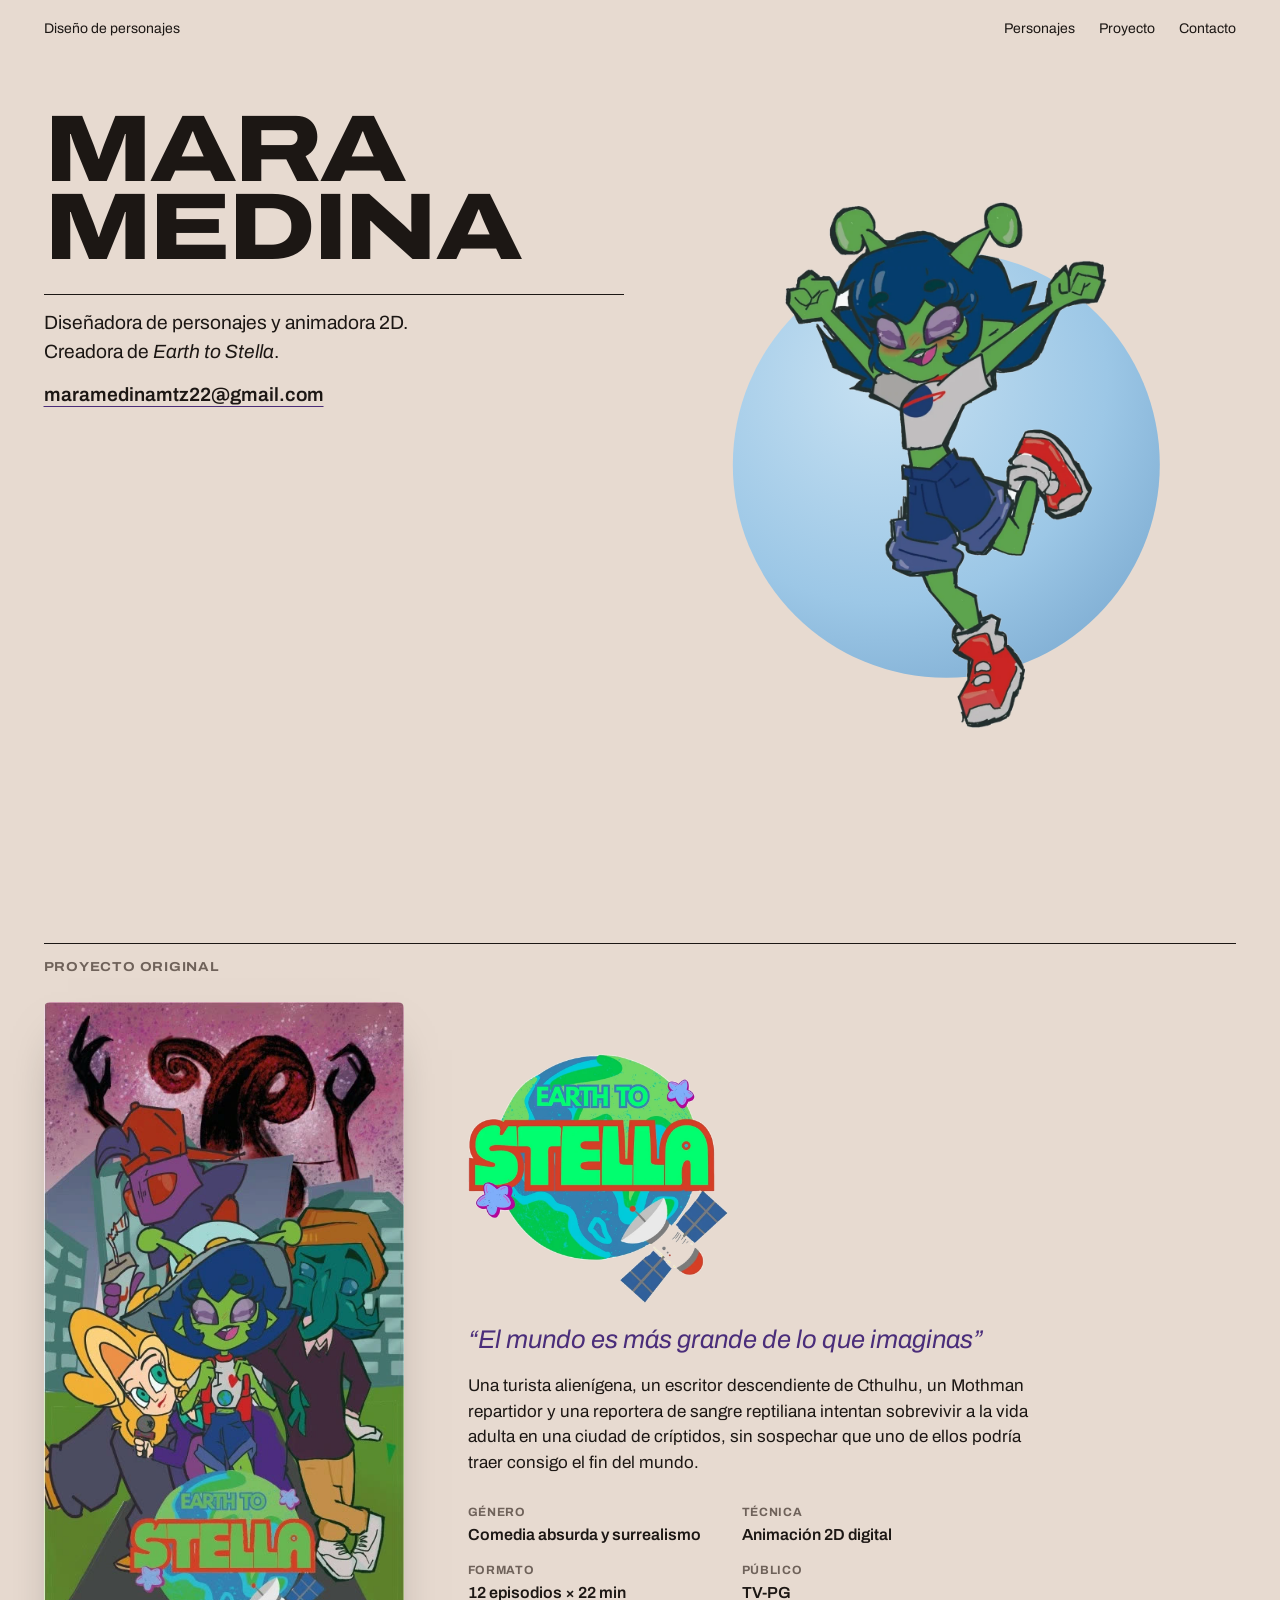
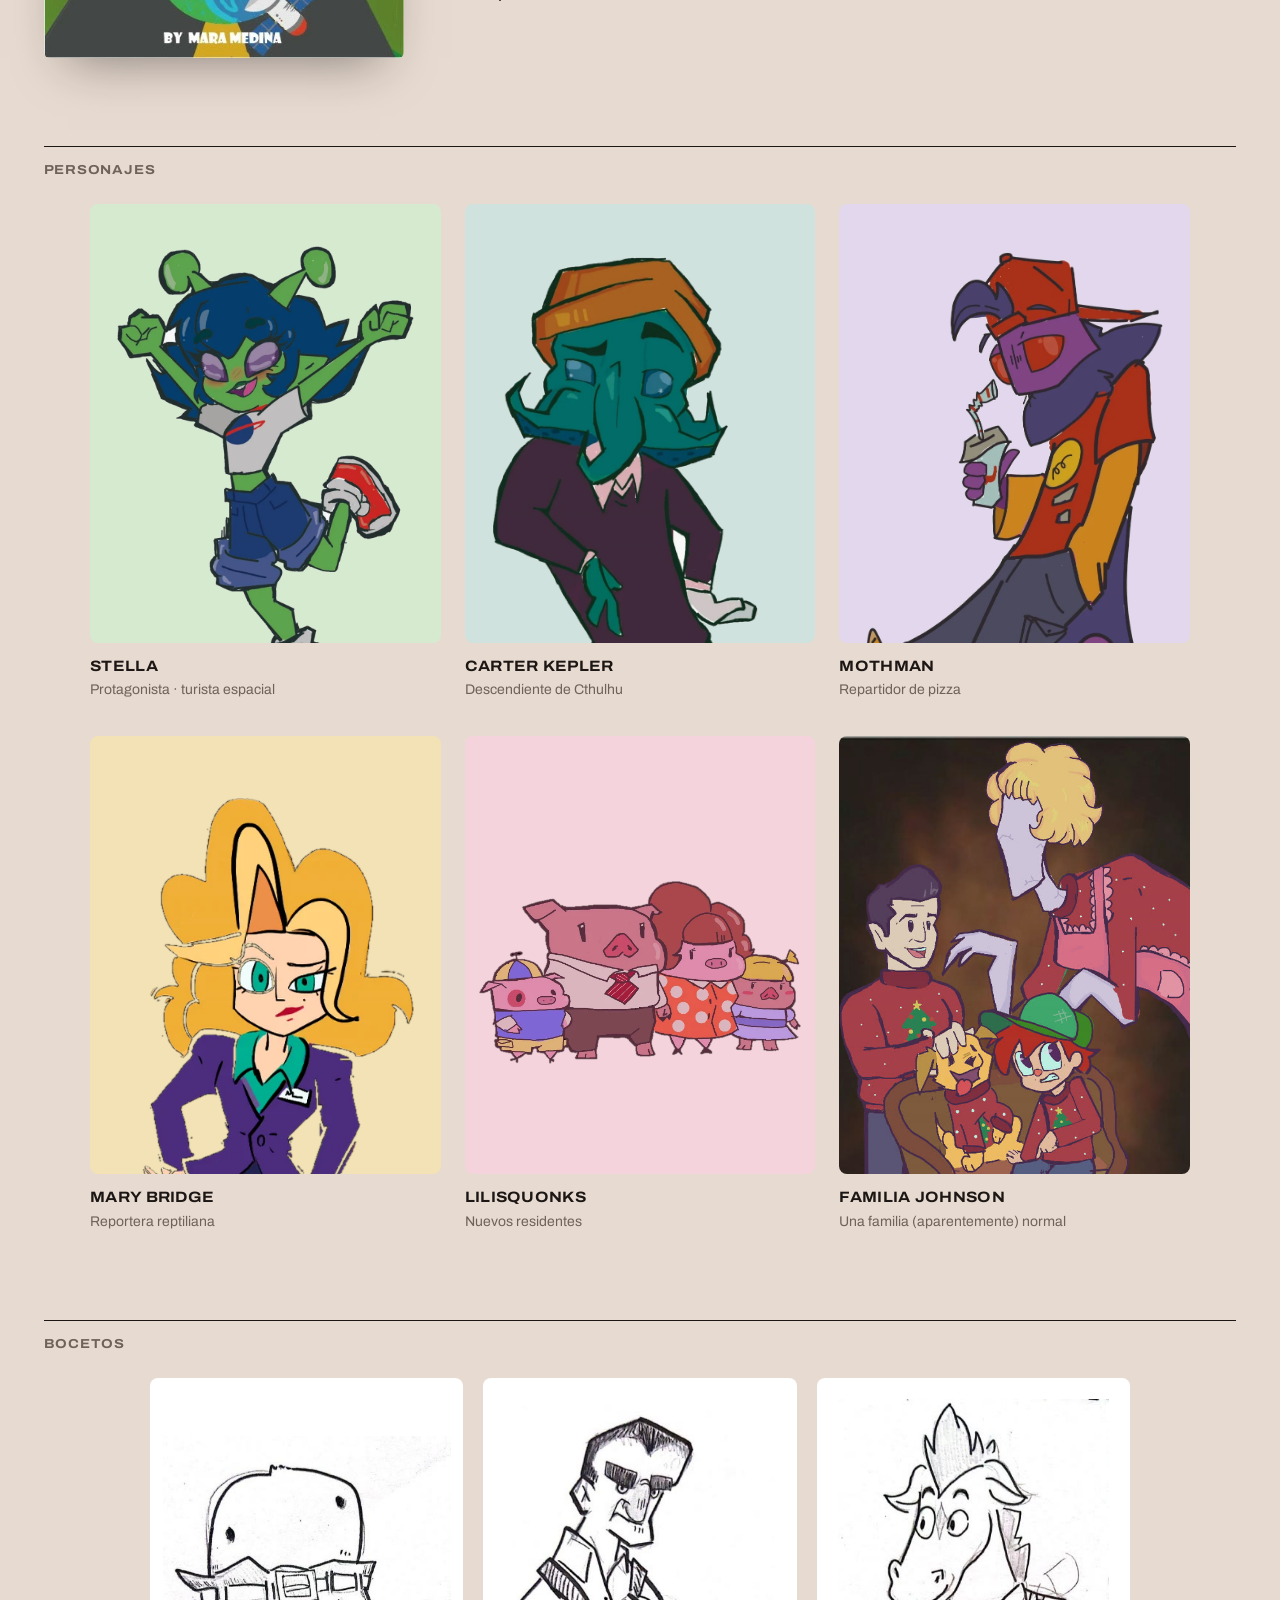
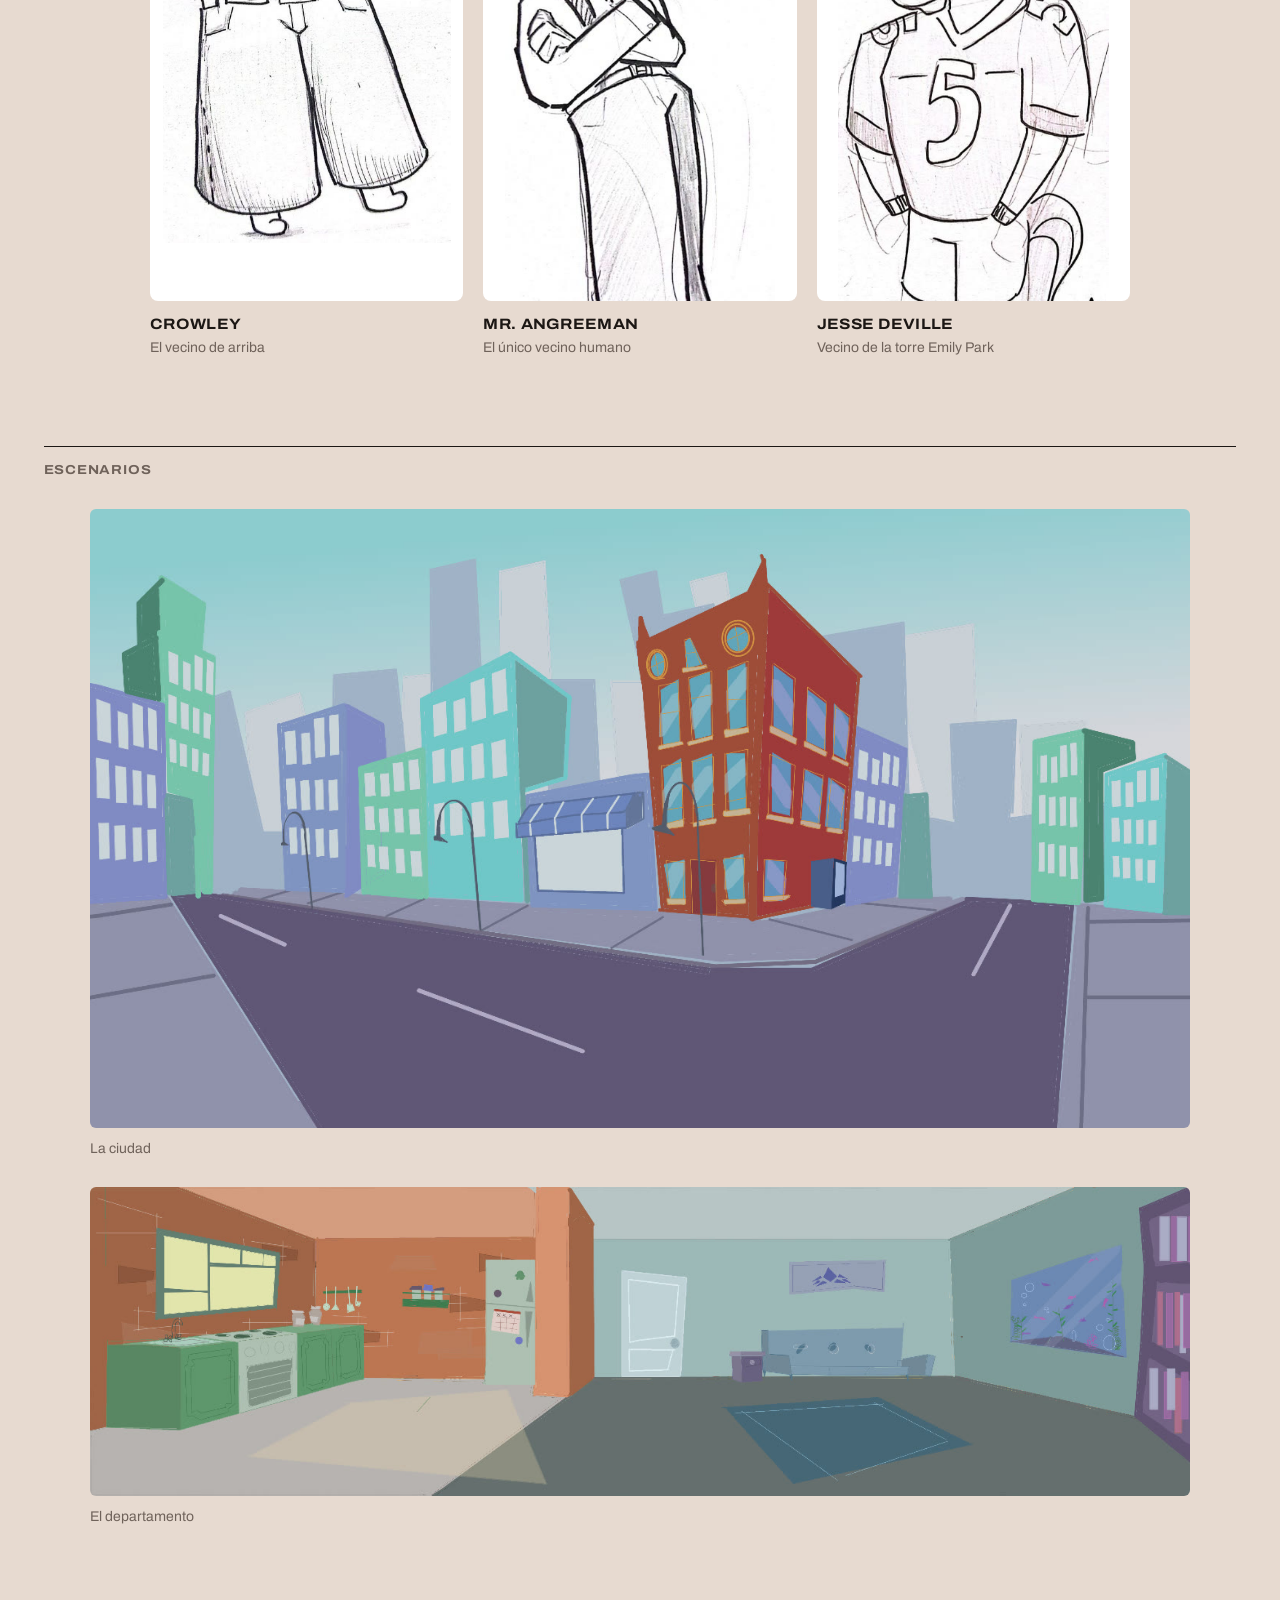
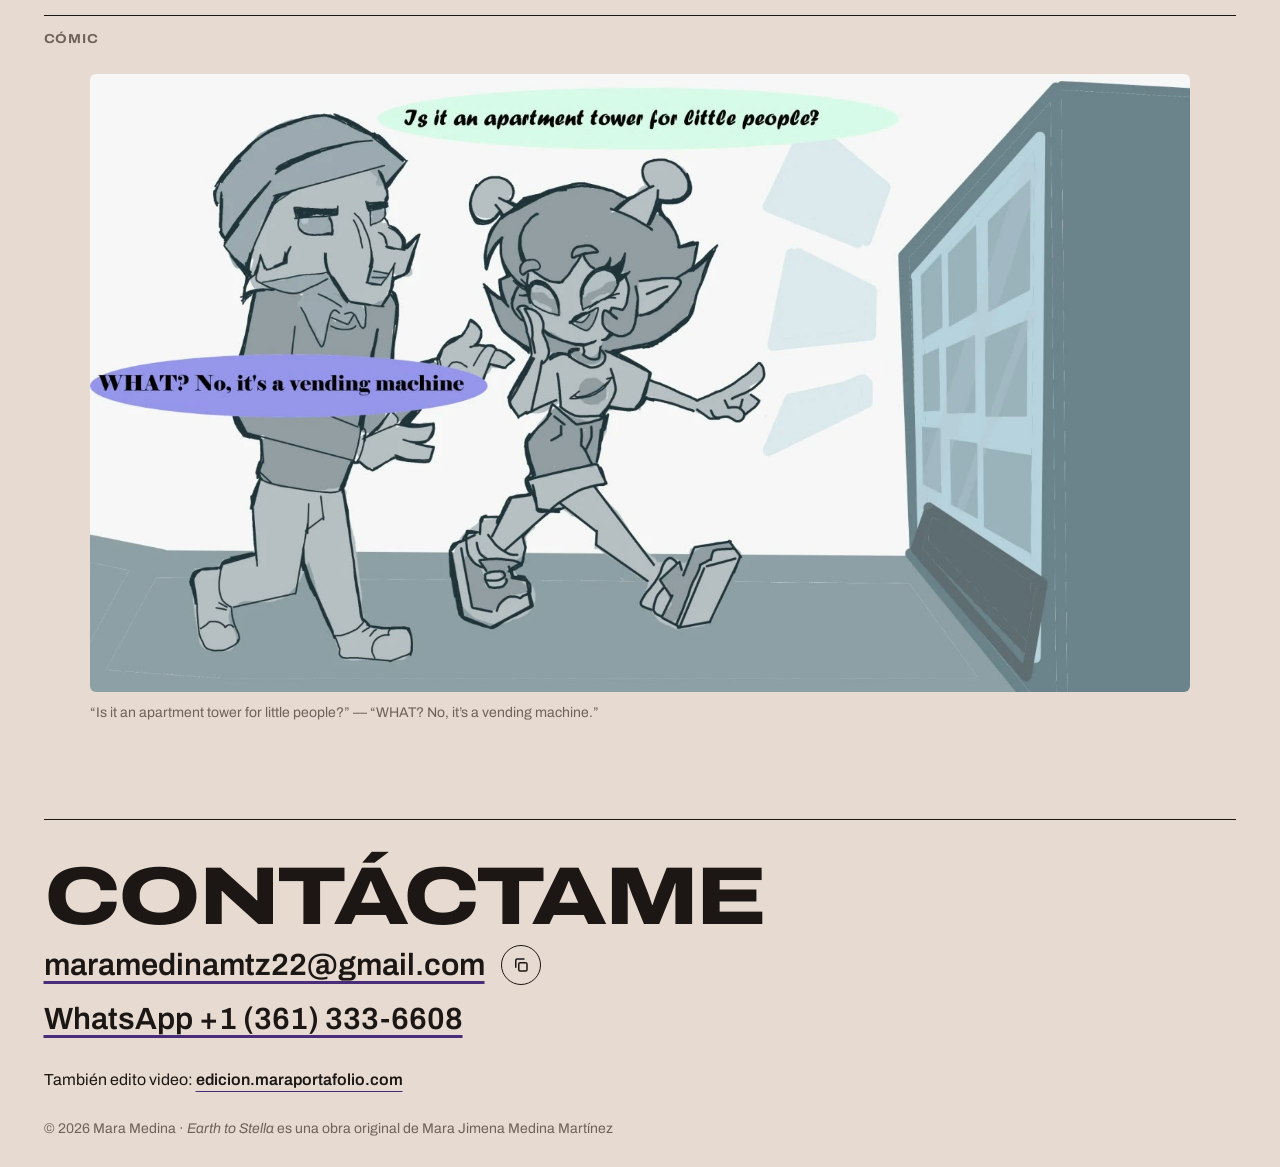
==== index.html @ 57bfe5a5 "Página de diseño de personajes como sitio principal (maraportafolio.com) Earth to Stella: proyecto, " ====
<!doctype html>
<html lang="es">
<head>
<meta charset="utf-8">
<meta name="viewport" content="width=device-width, initial-scale=1">
<title>Mara Medina · Diseño de personajes</title>
<meta name="description" content="Mara Medina, diseñadora de personajes y animadora 2D. Creadora de Earth to Stella.">
<meta property="og:title" content="Mara Medina · Diseño de personajes">
<meta property="og:description" content="Diseño de personajes y animación 2D. Creadora de Earth to Stella.">
<meta property="og:image" content="img/poster.jpg">
<link rel="icon" href="favicon.ico" sizes="48x48">
<link rel="icon" type="image/png" sizes="32x32" href="icono/icono-32.png">
<link rel="icon" type="image/png" sizes="192x192" href="icono/icono-192.png">
<link rel="apple-touch-icon" href="icono/apple-touch-icon.png">
<link rel="preconnect" href="https://fonts.googleapis.com">
<link rel="preconnect" href="https://fonts.gstatic.com" crossorigin>
<link href="https://fonts.googleapis.com/css2?family=Archivo:ital,wdth,wght@0,62..125,400..800;1,100,400..600&display=swap" rel="stylesheet">
<link rel="stylesheet" href="estilos.css?v=20261104d">
</head>
<body>
  <nav class="nav" aria-label="Principal">
    <span>Diseño de personajes</span>
    <ul><li><a href="#personajes">Personajes</a></li><li><a href="#proyecto">Proyecto</a></li><li><a href="#contacto">Contacto</a></li></ul>
  </nav>

  <header class="cabecera">
    <div class="presentacion">
      <h1 class="nombre">Mara<br>Medina</h1>
      <div class="bajada">
        <p>Diseñadora de personajes y animadora 2D. Creadora de <em>Earth to Stella</em>.</p>
        <a href="mailto:maramedinamtz22@gmail.com">maramedinamtz22@gmail.com</a>
      </div>
    </div>
    <div class="estrella" aria-hidden="true">
      <span class="estrella__planeta"></span>
      <img src="img/stella.webp" alt="" width="800" height="1306">
    </div>
  </header>

  <main>
    <section class="proyecto" id="proyecto" aria-labelledby="t-proyecto">
      <h2 class="seccion__titulo" id="t-proyecto">Proyecto original</h2>
      <div class="proyecto__cuerpo">
        <img class="proyecto__poster" src="img/poster.jpg" alt="Póster de Earth to Stella: Stella, Carter, Mothman y Mary Bridge en la ciudad, por Mara Medina" width="463" height="844" loading="lazy">
        <div class="proyecto__texto">
          <img class="proyecto__logo" src="img/logo.webp" alt="Earth to Stella" width="840" height="803" loading="lazy">
          <p class="proyecto__tagline">“El mundo es más grande de lo que imaginas”</p>
          <p class="proyecto__logline">Una turista alienígena, un escritor descendiente de Cthulhu, un Mothman repartidor y una reportera de sangre reptiliana intentan sobrevivir a la vida adulta en una ciudad de críptidos, sin sospechar que uno de ellos podría traer consigo el fin del mundo.</p>
          <dl class="proyecto__ficha">
            <div><dt>Género</dt><dd>Comedia absurda y surrealismo</dd></div>
            <div><dt>Técnica</dt><dd>Animación 2D digital</dd></div>
            <div><dt>Formato</dt><dd>12 episodios × 22 min</dd></div>
            <div><dt>Público</dt><dd>TV-PG</dd></div>
          </dl>
        </div>
      </div>
    </section>

    <section class="personajes" id="personajes" aria-labelledby="t-personajes">
      <h2 class="seccion__titulo" id="t-personajes">Personajes</h2>
      <div class="personajes__rejilla" id="rejilla"></div>
    </section>

    <section class="bocetos" aria-labelledby="t-bocetos">
      <h2 class="seccion__titulo" id="t-bocetos">Bocetos</h2>
      <div class="bocetos__fila" id="bocetos"></div>
    </section>

    <section class="escenarios" aria-labelledby="t-escenarios">
      <h2 class="seccion__titulo" id="t-escenarios">Escenarios</h2>
      <figure><img src="img/escenario-ciudad.jpg" alt="Escenario de la ciudad de críptidos: calle con edificios de colores" width="1347" height="758" loading="lazy"><figcaption>La ciudad</figcaption></figure>
      <figure><img src="img/escenario-depa.jpg" alt="Escenario del departamento: cocina y sala en tonos verdes y naranjas" width="1600" height="450" loading="lazy"><figcaption>El departamento</figcaption></figure>
    </section>

    <section class="vineta" aria-labelledby="t-vineta">
      <h2 class="seccion__titulo" id="t-vineta">Cómic</h2>
      <figure>
        <img src="img/vineta-grande.jpg" alt="Viñeta en blanco y negro: Stella pregunta si una máquina expendedora es una torre de departamentos para gente pequeña y Carter responde que es una máquina expendedora" width="1600" height="900" loading="lazy">
        <figcaption>“Is it an apartment tower for little people?” — “WHAT? No, it’s a vending machine.”</figcaption>
      </figure>
    </section>

    <section class="cierre" id="contacto">
      <h2>Contáctame</h2>
      <div class="correo">
        <a href="mailto:maramedinamtz22@gmail.com">maramedinamtz22@gmail.com</a>
        <button type="button" class="copiar" data-copiar="maramedinamtz22@gmail.com" aria-label="Copiar correo" title="Copiar correo">
          <svg viewBox="0 0 24 24" aria-hidden="true"><rect x="9" y="9" width="11" height="11" rx="2"/><path d="M5 15V6a2 2 0 0 1 2-2h9"/></svg>
        </button>
        <span class="copiar__aviso" role="status" aria-live="polite"></span>
      </div>
      <a href="https://wa.me/13613336608" target="_blank" rel="noopener">WhatsApp +1 (361) 333-6608</a>
      <p class="cierre__otro">También edito video: <a href="https://edicion.maraportafolio.com/">edicion.maraportafolio.com</a></p>
      <p>© 2026 Mara Medina · <em>Earth to Stella</em> es una obra original de Mara Jimena Medina Martínez</p>
    </section>
  </main>

  <dialog class="ficha" id="ficha" aria-labelledby="ficha-nombre">
    <div class="ficha__caja">
      <div class="ficha__imagen"></div>
      <div class="ficha__texto">
        <p class="ficha__rol"></p>
        <h3 id="ficha-nombre"></h3>
        <p class="ficha__descripcion"></p>
        <button type="button" class="ficha__cerrar" autofocus>Cerrar</button>
      </div>
    </div>
  </dialog>

<script src="app.js?v=20261104d"></script>
</body>
</html>
---- estilos.css ----
/* Diseño de personajes: misma identidad que la página de edición, con los colores de Earth to Stella */
:root {
  --campo: #e7dad0;
  --tinta: #1c1714;
  --tenue: #6f625a;
  --morado: #4a2d7a;
  --planeta: #9cc7e6;
  --g: clamp(16px, 3.4vw, 48px);
}

* { box-sizing: border-box; }
html { scroll-behavior: smooth; }
body { margin: 0; background: var(--campo); color: var(--tinta); font: 400 16px/1.5 "Archivo", system-ui, sans-serif; }
a { color: inherit; }
img { max-width: 100%; }
:focus-visible { outline: 2px solid var(--morado); outline-offset: 3px; }

/* Navegación */
.nav { display: flex; justify-content: space-between; align-items: center; padding: 18px var(--g); font-size: 14px; }
.nav ul { display: flex; gap: 24px; list-style: none; margin: 0; padding: 0; }
.nav a { text-decoration: none; }
.nav a:hover { color: var(--morado); }

/* Cabecera: nombre a la izquierda, Stella saltando frente a su planeta a la derecha */
.cabecera { display: grid; grid-template-columns: minmax(0, 1fr) minmax(0, 1fr); gap: 32px; align-items: center; margin: 2vh var(--g) 0; min-height: calc(100svh - 120px); }
.presentacion { align-self: start; padding-top: clamp(8px, 4vh, 48px); }
.nombre { margin: 0; font-weight: 800; font-stretch: 125%; font-size: clamp(52px, 7.4vw, 136px); line-height: .82; letter-spacing: -.035em; text-transform: uppercase; }
.bajada { display: grid; gap: 14px; margin-top: 28px; padding-top: 14px; border-top: 1.5px solid var(--tinta); }
.bajada p { margin: 0; max-width: 40ch; font-size: clamp(17px, 1.5vw, 21px); }
.bajada a { width: fit-content; font-weight: 600; font-size: clamp(17px, 1.5vw, 21px); text-decoration-color: var(--morado); text-underline-offset: 5px; }

.estrella { position: relative; justify-self: center; width: min(100%, 520px); display: grid; place-items: center; padding: 24px 0; }
.estrella__planeta { position: absolute; top: 50%; left: 50%; width: 82%; aspect-ratio: 1; translate: -50% -50%; border-radius: 50%; background: radial-gradient(circle at 35% 30%, #c7e1f2, var(--planeta) 55%, #6f9fc8); }
.estrella img { position: relative; width: 62%; height: auto; animation: flotar 4s ease-in-out infinite; }
@keyframes flotar { 50% { transform: translateY(-12px) rotate(-2deg); } }

/* Títulos de sección: misma línea que en la página de edición */
.seccion__titulo { margin: 0 0 24px; padding-top: 14px; border-top: 1.5px solid var(--tinta); font-weight: 700; font-stretch: 112%; font-size: 13px; letter-spacing: .06em; text-transform: uppercase; color: var(--tenue); }
main > section { margin: 88px var(--g) 0; scroll-margin-top: 24px; }

/* Proyecto original */
.proyecto__cuerpo { display: grid; grid-template-columns: minmax(0, 360px) minmax(0, 1fr); gap: clamp(28px, 5vw, 72px); align-items: center; }
.proyecto__poster { width: 100%; height: auto; border-radius: 6px; box-shadow: 0 24px 48px -24px rgba(28, 23, 20, .5); }
.proyecto__logo { width: min(260px, 60%); height: auto; display: block; }
.proyecto__tagline { margin: 18px 0 0; font-style: italic; font-size: clamp(20px, 2vw, 26px); color: var(--morado); }
.proyecto__logline { margin: 14px 0 0; max-width: 58ch; font-size: 17px; }
.proyecto__ficha { display: grid; grid-template-columns: repeat(2, minmax(0, 1fr)); gap: 14px 28px; margin: 28px 0 0; max-width: 520px; }
.proyecto__ficha dt { font-size: 12px; font-weight: 700; letter-spacing: .06em; text-transform: uppercase; color: var(--tenue); }
.proyecto__ficha dd { margin: 2px 0 0; font-weight: 600; }

/* Personajes: cada uno sobre su propio color */
.personajes__rejilla { display: grid; grid-template-columns: repeat(3, minmax(0, 1fr)); gap: 36px 24px; max-width: 1100px; margin: 0 auto; }
.personaje { all: unset; display: flex; flex-direction: column; cursor: pointer; border-radius: 8px; }
.personaje__marco { position: relative; display: grid; place-items: end center; aspect-ratio: 4 / 5; overflow: hidden; border-radius: 8px; background: var(--fondo); }
.personaje__marco img { height: 92%; width: auto; max-width: 92%; object-fit: contain; transition: transform .4s cubic-bezier(.22, .61, .36, 1); transform-origin: bottom center; }
.personaje--foto .personaje__marco img { height: 100%; width: 100%; max-width: none; object-fit: cover; }
.personaje:hover .personaje__marco img, .personaje:focus-visible .personaje__marco img { transform: scale(1.05) translateY(-4px); }
.personaje--foto:hover .personaje__marco img, .personaje--foto:focus-visible .personaje__marco img { transform: scale(1.03); }
.personaje:focus-visible { outline: 2px solid var(--morado); outline-offset: 4px; }
.personaje__nombre { margin-top: 12px; font-weight: 700; font-stretch: 112%; text-transform: uppercase; font-size: 15px; letter-spacing: .02em; }
.personaje__rol { margin-top: 2px; font-size: 14px; color: var(--tenue); }

/* Bocetos sobre papel */
.bocetos__fila { display: grid; grid-template-columns: repeat(3, minmax(0, 1fr)); gap: 20px; max-width: 980px; margin: 0 auto; }
.escenarios figure, .vineta figure { margin: 0; }
.personaje--boceto .personaje__marco { aspect-ratio: 3 / 5; place-items: center; }
.personaje--boceto .personaje__marco img { height: 94%; }
figcaption { margin-top: 10px; font-size: 14px; color: var(--tenue); }

/* Escenarios y cómic */
.escenarios { display: grid; gap: 28px; }
.escenarios figure, .vineta figure { max-width: 1100px; margin: 0 auto; width: 100%; }
.escenarios img, .vineta img { display: block; width: 100%; height: auto; border-radius: 6px; }
.escenarios .seccion__titulo { margin-bottom: 0; }

/* Cierre */
.cierre { display: grid; gap: 8px; margin-top: 96px !important; padding: 40px 0 28px; border-top: 1.5px solid var(--tinta); }
.cierre h2 { margin: 0; font-weight: 800; font-stretch: 125%; font-size: clamp(36px, 6.4vw, 104px); line-height: .9; letter-spacing: -.03em; text-transform: uppercase; }
.cierre a { width: fit-content; font-size: clamp(20px, 2.4vw, 32px); font-weight: 600; text-decoration-color: var(--morado); text-underline-offset: 6px; }
.cierre p { margin: 18px 0 0; font-size: 14px; color: var(--tenue); }
.cierre .cierre__otro { font-size: 16px; color: var(--tinta); }
.cierre .cierre__otro a { font-size: inherit; }
.correo { display: flex; flex-wrap: wrap; align-items: center; gap: 10px 16px; }
.copiar { display: grid; place-items: center; width: 40px; height: 40px; padding: 0; color: var(--tinta); background: none; border: 1.5px solid var(--tinta); border-radius: 50%; cursor: pointer; transition: background .2s, color .2s, border-color .2s; }
.copiar svg { width: 18px; height: 18px; fill: none; stroke: currentColor; stroke-width: 2; stroke-linecap: round; stroke-linejoin: round; }
.copiar:hover { background: var(--tinta); color: var(--campo); }
.copiar.copiado, .copiar.copiado:hover { background: var(--morado); border-color: var(--morado); color: var(--campo); }
.copiar__aviso { position: absolute; width: 1px; height: 1px; overflow: hidden; clip-path: inset(50%); }

/* Ficha de personaje */
.ficha { padding: 0; border: 0; border-radius: 10px; max-width: min(860px, 92vw); background: var(--campo); color: var(--tinta); }
.ficha::backdrop { background: rgba(28, 23, 20, .82); }
.ficha__caja { display: grid; grid-template-columns: minmax(0, 1fr) minmax(0, 1.1fr); }
.ficha__imagen { display: grid; place-items: end center; min-height: 420px; padding: 24px 24px 0; background: var(--fondo); }
.ficha__imagen img { max-height: 70vh; width: auto; object-fit: contain; }
.ficha__imagen--foto { padding: 0; }
.ficha__imagen--foto img { width: 100%; height: 100%; max-height: none; object-fit: cover; }
.ficha__texto { padding: clamp(24px, 4vw, 44px); display: flex; flex-direction: column; justify-content: center; }
.ficha__rol { margin: 0; font-size: 12px; font-weight: 700; letter-spacing: .06em; text-transform: uppercase; color: var(--tenue); }
.ficha h3 { margin: 6px 0 0; font-weight: 800; font-stretch: 125%; font-size: clamp(28px, 3.4vw, 44px); line-height: .95; text-transform: uppercase; }
.ficha__descripcion { margin: 16px 0 0; font-size: 17px; }
.ficha__cerrar { align-self: start; margin-top: 24px; font: 600 14px/1 "Archivo", system-ui, sans-serif; color: var(--tinta); background: none; border: 1.5px solid var(--tinta); border-radius: 99px; padding: 10px 18px; cursor: pointer; }
.ficha__cerrar:hover { background: var(--tinta); color: var(--campo); }

/* Tablet y celular */
@media (max-width: 1000px) {
  .cabecera { grid-template-columns: 1fr; min-height: 0; gap: 24px; }
  .nombre { font-size: clamp(52px, 13.4vw, 136px); }
  .estrella { width: min(80%, 360px); }
  .proyecto__cuerpo { grid-template-columns: 1fr; }
  .proyecto__poster { width: min(100%, 320px); justify-self: center; }
  .personajes__rejilla { grid-template-columns: repeat(2, minmax(0, 1fr)); gap: 24px 12px; }
  .bocetos__fila { gap: 24px 10px; }
  main > section { margin-top: 64px; }
  .ficha__caja { grid-template-columns: 1fr; }
  .ficha__imagen { min-height: 0; height: 46vh; }
  .ficha__imagen img { max-height: 100%; }
}
@media (max-width: 560px) {
  .nav ul { gap: 14px; }
}

@media (prefers-reduced-motion: reduce) {
  html { scroll-behavior: auto; }
  * { animation: none !important; transition: none !important; }
}
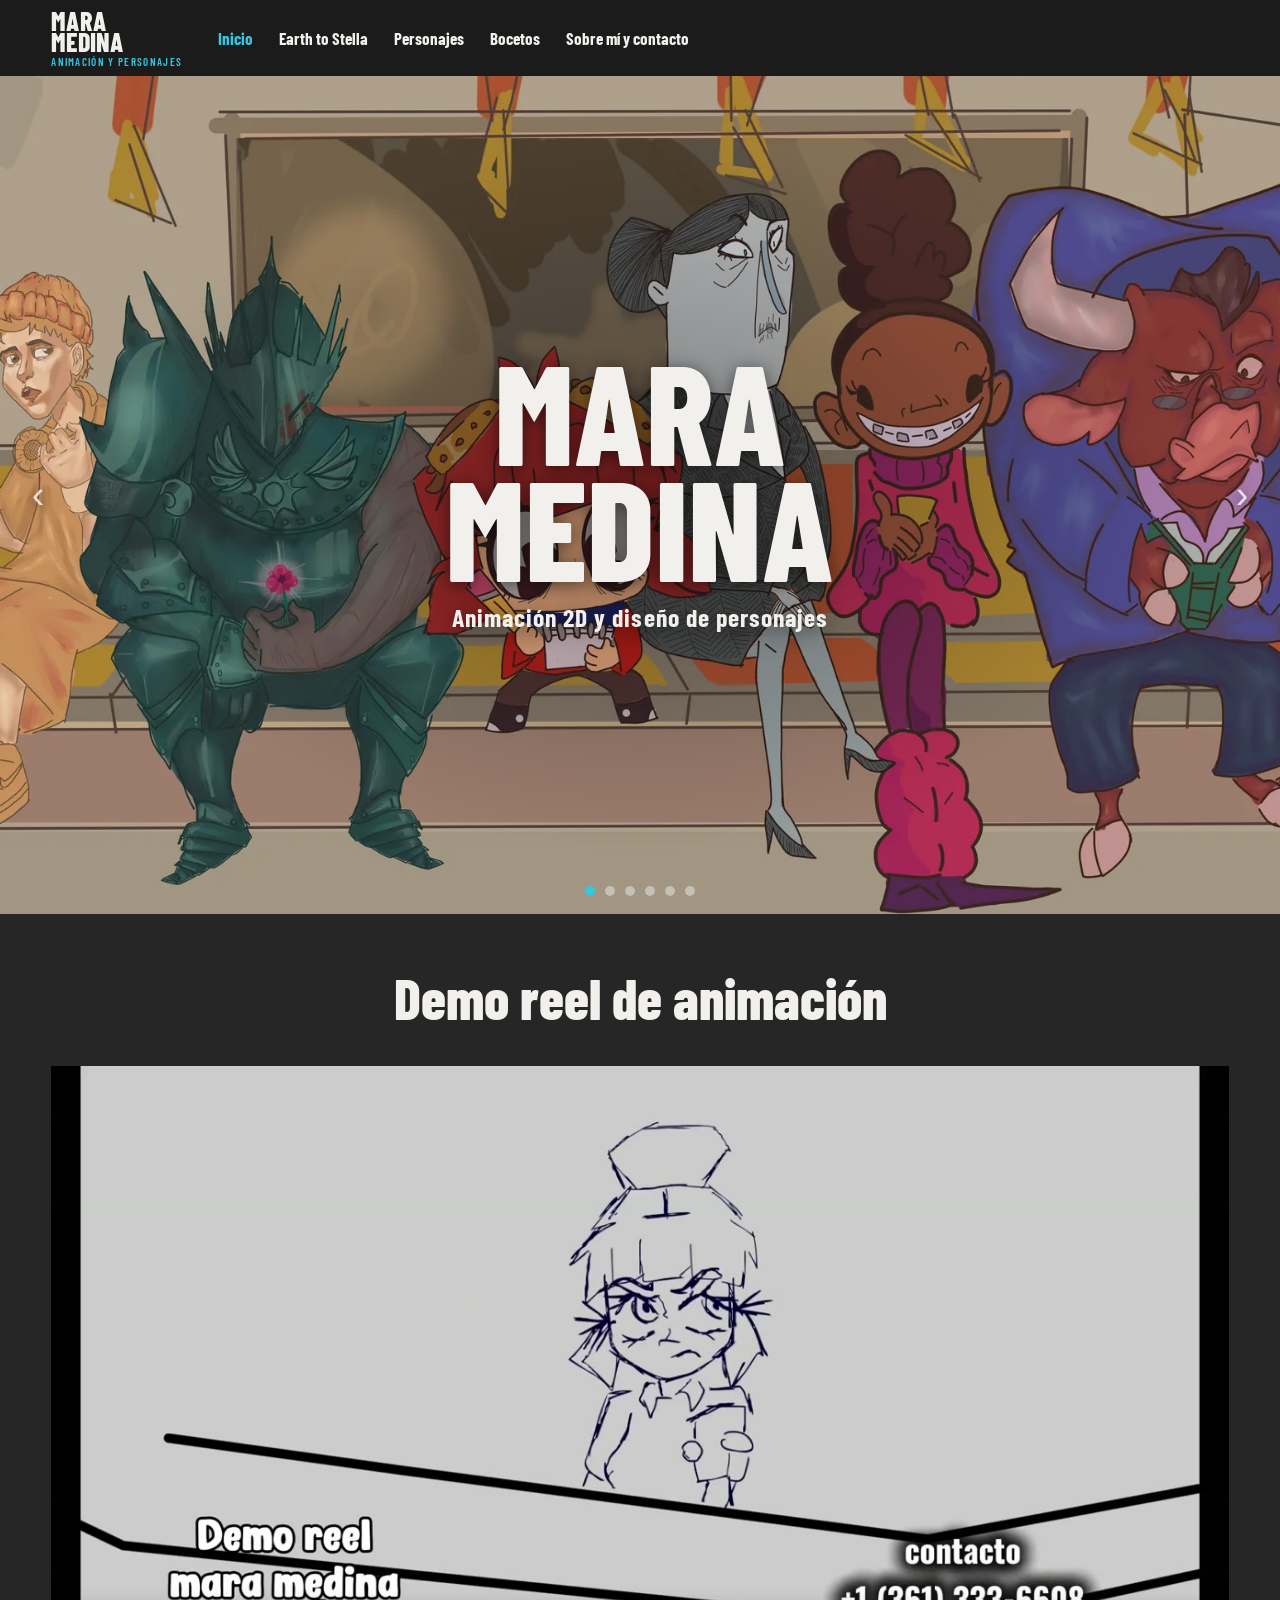
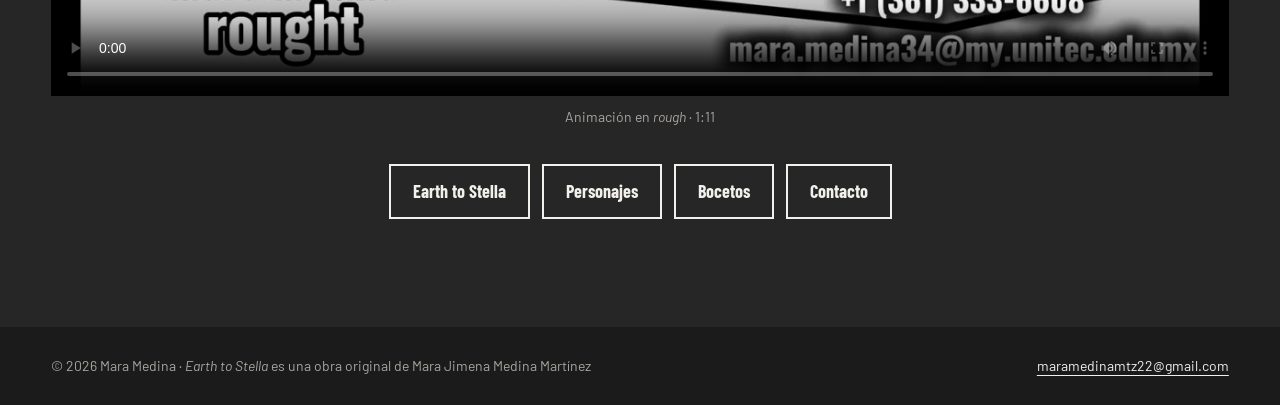
==== commit 715f14d4: "Portafolio de animación al estilo galería oscura, con el material nuevo Cinco páginas: inicio (carru" ====
--- a/index.html
+++ b/index.html
@@ -3,97 +3,64 @@
 <head>
 <meta charset="utf-8">
 <meta name="viewport" content="width=device-width, initial-scale=1">
-<title>Mara Medina · Diseño de personajes</title>
-<meta name="description" content="Mara Medina, diseñadora de personajes y animadora 2D. Creadora de Earth to Stella.">
-<meta property="og:title" content="Mara Medina · Diseño de personajes">
-<meta property="og:description" content="Diseño de personajes y animación 2D. Creadora de Earth to Stella.">
-<meta property="og:image" content="img/poster.jpg">
+<title>Mara Medina · Animación y diseño de personajes</title>
+<meta name="description" content="Mara Medina, animadora 2D y diseñadora de personajes. Demo reel, Earth to Stella, personajes y bocetos.">
+<meta property="og:title" content="Mara Medina · Animación y diseño de personajes">
+<meta property="og:description" content="Mara Medina, animadora 2D y diseñadora de personajes. Demo reel, Earth to Stella, personajes y bocetos.">
+<meta property="og:image" content="img/port/metro.webp">
 <link rel="icon" href="favicon.ico" sizes="48x48">
 <link rel="icon" type="image/png" sizes="32x32" href="icono/icono-32.png">
 <link rel="icon" type="image/png" sizes="192x192" href="icono/icono-192.png">
 <link rel="apple-touch-icon" href="icono/apple-touch-icon.png">
 <link rel="preconnect" href="https://fonts.googleapis.com">
 <link rel="preconnect" href="https://fonts.gstatic.com" crossorigin>
-<link href="https://fonts.googleapis.com/css2?family=Archivo:ital,wdth,wght@0,62..125,400..800;1,100,400..600&display=swap" rel="stylesheet">
-<link rel="stylesheet" href="estilos.css?v=20261104d">
+<link href="https://fonts.googleapis.com/css2?family=Barlow+Condensed:wght@600;700;800&family=Barlow:ital,wght@0,400;0,500;1,400&display=swap" rel="stylesheet">
+<link rel="stylesheet" href="estilos.css?v=20261109e">
 </head>
 <body>
-  <nav class="nav" aria-label="Principal">
-    <span>Diseño de personajes</span>
-    <ul><li><a href="#personajes">Personajes</a></li><li><a href="#proyecto">Proyecto</a></li><li><a href="#contacto">Contacto</a></li></ul>
-  </nav>
-
-  <header class="cabecera">
-    <div class="presentacion">
-      <h1 class="nombre">Mara<br>Medina</h1>
-      <div class="bajada">
-        <p>Diseñadora de personajes y animadora 2D. Creadora de <em>Earth to Stella</em>.</p>
-        <a href="mailto:maramedinamtz22@gmail.com">maramedinamtz22@gmail.com</a>
-      </div>
-    </div>
-    <div class="estrella" aria-hidden="true">
-      <span class="estrella__planeta"></span>
-      <img src="img/stella.webp" alt="" width="800" height="1306">
-    </div>
+  <header class="barra">
+    <a class="logo" href="index.html" aria-label="Mara Medina, inicio">Mara<br>Medina<small>Animación y personajes</small></a>
+    <nav aria-label="Principal">
+      <ul class="menu">
+        <li><a href="index.html" aria-current="page">Inicio</a></li>
+        <li><a href="earth-to-stella.html">Earth to Stella</a></li>
+        <li><a href="personajes.html">Personajes</a></li>
+        <li><a href="bocetos.html">Bocetos</a></li>
+        <li><a href="sobre-mi.html">Sobre mí y contacto</a></li>
+      </ul>
+    </nav>
   </header>
 
-  <main>
-    <section class="proyecto" id="proyecto" aria-labelledby="t-proyecto">
-      <h2 class="seccion__titulo" id="t-proyecto">Proyecto original</h2>
-      <div class="proyecto__cuerpo">
-        <img class="proyecto__poster" src="img/poster.jpg" alt="Póster de Earth to Stella: Stella, Carter, Mothman y Mary Bridge en la ciudad, por Mara Medina" width="463" height="844" loading="lazy">
-        <div class="proyecto__texto">
-          <img class="proyecto__logo" src="img/logo.webp" alt="Earth to Stella" width="840" height="803" loading="lazy">
-          <p class="proyecto__tagline">“El mundo es más grande de lo que imaginas”</p>
-          <p class="proyecto__logline">Una turista alienígena, un escritor descendiente de Cthulhu, un Mothman repartidor y una reportera de sangre reptiliana intentan sobrevivir a la vida adulta en una ciudad de críptidos, sin sospechar que uno de ellos podría traer consigo el fin del mundo.</p>
-          <dl class="proyecto__ficha">
-            <div><dt>Género</dt><dd>Comedia absurda y surrealismo</dd></div>
-            <div><dt>Técnica</dt><dd>Animación 2D digital</dd></div>
-            <div><dt>Formato</dt><dd>12 episodios × 22 min</dd></div>
-            <div><dt>Público</dt><dd>TV-PG</dd></div>
-          </dl>
-        </div>
+  <section class="portada" aria-label="Ilustraciones destacadas">
+    <div class="portada__nombre">
+      <h1>Mara<br>Medina</h1>
+      <p>Animación 2D y diseño de personajes</p>
+    </div>
+    <button type="button" class="portada__flecha portada__flecha--prev" aria-label="Ilustración anterior">‹</button>
+    <button type="button" class="portada__flecha portada__flecha--next" aria-label="Ilustración siguiente">›</button>
+    <div class="portada__puntos"></div>
+  </section>
+
+  <main class="pagina">
+    <section class="bloque" aria-labelledby="t-reel">
+      <h2 class="pagina__titulo" id="t-reel">Demo reel de animación</h2>
+      <figure class="reel">
+        <video src="video/demo-reel-animacion.mp4" poster="video/demo-reel-animacion.jpg" controls playsinline preload="metadata" width="2018" height="1080"></video>
+        <figcaption>Animación en <em>rough</em> · 1:11</figcaption>
+      </figure>
+      <div class="inicio__enlaces">
+        <a class="boton" href="earth-to-stella.html">Earth to Stella</a>
+        <a class="boton" href="personajes.html">Personajes</a>
+        <a class="boton" href="bocetos.html">Bocetos</a>
+        <a class="boton" href="sobre-mi.html">Contacto</a>
       </div>
     </section>
+  </main>
 
-    <section class="personajes" id="personajes" aria-labelledby="t-personajes">
-      <h2 class="seccion__titulo" id="t-personajes">Personajes</h2>
-      <div class="personajes__rejilla" id="rejilla"></div>
-    </section>
-
-    <section class="bocetos" aria-labelledby="t-bocetos">
-      <h2 class="seccion__titulo" id="t-bocetos">Bocetos</h2>
-      <div class="bocetos__fila" id="bocetos"></div>
-    </section>
-
-    <section class="escenarios" aria-labelledby="t-escenarios">
-      <h2 class="seccion__titulo" id="t-escenarios">Escenarios</h2>
-      <figure><img src="img/escenario-ciudad.jpg" alt="Escenario de la ciudad de críptidos: calle con edificios de colores" width="1347" height="758" loading="lazy"><figcaption>La ciudad</figcaption></figure>
-      <figure><img src="img/escenario-depa.jpg" alt="Escenario del departamento: cocina y sala en tonos verdes y naranjas" width="1600" height="450" loading="lazy"><figcaption>El departamento</figcaption></figure>
-    </section>
-
-    <section class="vineta" aria-labelledby="t-vineta">
-      <h2 class="seccion__titulo" id="t-vineta">Cómic</h2>
-      <figure>
-        <img src="img/vineta-grande.jpg" alt="Viñeta en blanco y negro: Stella pregunta si una máquina expendedora es una torre de departamentos para gente pequeña y Carter responde que es una máquina expendedora" width="1600" height="900" loading="lazy">
-        <figcaption>“Is it an apartment tower for little people?” — “WHAT? No, it’s a vending machine.”</figcaption>
-      </figure>
-    </section>
-
-    <section class="cierre" id="contacto">
-      <h2>Contáctame</h2>
-      <div class="correo">
-        <a href="mailto:maramedinamtz22@gmail.com">maramedinamtz22@gmail.com</a>
-        <button type="button" class="copiar" data-copiar="maramedinamtz22@gmail.com" aria-label="Copiar correo" title="Copiar correo">
-          <svg viewBox="0 0 24 24" aria-hidden="true"><rect x="9" y="9" width="11" height="11" rx="2"/><path d="M5 15V6a2 2 0 0 1 2-2h9"/></svg>
-        </button>
-        <span class="copiar__aviso" role="status" aria-live="polite"></span>
-      </div>
-      <a href="https://wa.me/13613336608" target="_blank" rel="noopener">WhatsApp +1 (361) 333-6608</a>
-      <p class="cierre__otro">También edito video: <a href="https://edicion.maraportafolio.com/">edicion.maraportafolio.com</a></p>
-      <p>© 2026 Mara Medina · <em>Earth to Stella</em> es una obra original de Mara Jimena Medina Martínez</p>
-    </section>
-  </main>
+  <footer class="pie">
+    <span>© 2026 Mara Medina · <em>Earth to Stella</em> es una obra original de Mara Jimena Medina Martínez</span>
+    <span><a href="mailto:maramedinamtz22@gmail.com">maramedinamtz22@gmail.com</a></span>
+  </footer>
 
   <dialog class="ficha" id="ficha" aria-labelledby="ficha-nombre">
     <div class="ficha__caja">
@@ -107,6 +74,17 @@
     </div>
   </dialog>
 
-<script src="app.js?v=20261104d"></script>
+  <dialog class="visor" id="visor" aria-label="Imagen ampliada">
+    <figure class="visor__figura">
+      <div class="visor__imagen"></div>
+      <figcaption><span class="visor__titulo"></span><span class="visor__contador"></span></figcaption>
+    </figure>
+    <button type="button" class="visor__boton visor__boton--prev" aria-label="Anterior">‹</button>
+    <button type="button" class="visor__boton visor__boton--next" aria-label="Siguiente">›</button>
+    <button type="button" class="visor__cerrar" autofocus>Cerrar ✕</button>
+  </dialog>
+
+<script src="galeria.js?v=20261109e"></script>
+<script src="app.js?v=20261109e"></script>
 </body>
 </html>
--- a/estilos.css
+++ b/estilos.css
@@ -1,126 +1,176 @@
-/* Diseño de personajes: misma identidad que la página de edición, con los colores de Earth to Stella */
+/* Portafolio de Mara: estilo de galería oscura (referencia: Awesombrosos), barra negra y títulos condensados */
 :root {
-  --campo: #e7dad0;
-  --tinta: #1c1714;
-  --tenue: #6f625a;
-  --morado: #4a2d7a;
-  --planeta: #9cc7e6;
-  --g: clamp(16px, 3.4vw, 48px);
+  --fondo: #262626;
+  --barra: #1b1b1b;
+  --texto: #f2f0ec;
+  --tenue: #a9a5a0;
+  --acento: #36c6e0;
+  --g: clamp(16px, 4vw, 56px);
+  --f-titulo: "Barlow Condensed", "Arial Narrow", sans-serif;
 }
 
 * { box-sizing: border-box; }
 html { scroll-behavior: smooth; }
-body { margin: 0; background: var(--campo); color: var(--tinta); font: 400 16px/1.5 "Archivo", system-ui, sans-serif; }
+body { margin: 0; background: var(--fondo); color: var(--texto); font: 400 16px/1.55 "Barlow", system-ui, sans-serif; }
 a { color: inherit; }
 img { max-width: 100%; }
-:focus-visible { outline: 2px solid var(--morado); outline-offset: 3px; }
+:focus-visible { outline: 2px solid var(--acento); outline-offset: 3px; }
 
-/* Navegación */
-.nav { display: flex; justify-content: space-between; align-items: center; padding: 18px var(--g); font-size: 14px; }
-.nav ul { display: flex; gap: 24px; list-style: none; margin: 0; padding: 0; }
-.nav a { text-decoration: none; }
-.nav a:hover { color: var(--morado); }
+/* Barra superior */
+.barra { position: sticky; top: 0; z-index: 20; display: flex; align-items: center; gap: 36px; padding: 10px var(--g); background: var(--barra); }
+.logo { display: block; text-decoration: none; line-height: .82; font-family: var(--f-titulo); font-weight: 800; font-size: 26px; text-transform: uppercase; letter-spacing: .01em; }
+.logo small { display: block; margin-top: 4px; font-size: 11px; font-weight: 600; letter-spacing: .12em; color: var(--acento); }
+.barra nav { min-width: 0; }
+.menu { display: flex; gap: 26px; list-style: none; margin: 0; padding: 0; overflow-x: auto; scrollbar-width: none; }
+.menu a { display: block; padding: 8px 0; font-family: var(--f-titulo); font-weight: 700; font-size: 17px; text-decoration: none; white-space: nowrap; }
+.menu a:hover, .menu a[aria-current="page"] { color: var(--acento); }
 
-/* Cabecera: nombre a la izquierda, Stella saltando frente a su planeta a la derecha */
-.cabecera { display: grid; grid-template-columns: minmax(0, 1fr) minmax(0, 1fr); gap: 32px; align-items: center; margin: 2vh var(--g) 0; min-height: calc(100svh - 120px); }
-.presentacion { align-self: start; padding-top: clamp(8px, 4vh, 48px); }
-.nombre { margin: 0; font-weight: 800; font-stretch: 125%; font-size: clamp(52px, 7.4vw, 136px); line-height: .82; letter-spacing: -.035em; text-transform: uppercase; }
-.bajada { display: grid; gap: 14px; margin-top: 28px; padding-top: 14px; border-top: 1.5px solid var(--tinta); }
-.bajada p { margin: 0; max-width: 40ch; font-size: clamp(17px, 1.5vw, 21px); }
-.bajada a { width: fit-content; font-weight: 600; font-size: clamp(17px, 1.5vw, 21px); text-decoration-color: var(--morado); text-underline-offset: 5px; }
+/* Portada: carrusel a pantalla completa con el nombre encima */
+.portada { position: relative; height: calc(100svh - 62px); min-height: 420px; overflow: hidden; background: #111; }
+.portada__slide { position: absolute; inset: 0; opacity: 0; transition: opacity .9s ease; }
+.portada__slide.activa { opacity: 1; }
+.portada__slide img { width: 100%; height: 100%; object-fit: cover; }
+.portada::after { content: ""; position: absolute; inset: 0; background: radial-gradient(ellipse at center, rgba(0, 0, 0, .35), rgba(0, 0, 0, .05) 60%); pointer-events: none; }
+.portada__nombre { position: absolute; inset: 0; z-index: 2; display: grid; place-content: center; text-align: center; pointer-events: none; text-shadow: 0 3px 18px rgba(0, 0, 0, .55); }
+.portada__nombre h1 { margin: 0; font-family: var(--f-titulo); font-weight: 800; font-size: clamp(64px, 11vw, 168px); line-height: .82; text-transform: uppercase; }
+.portada__nombre p { margin: 14px 0 0; font-family: var(--f-titulo); font-weight: 700; font-size: clamp(18px, 2vw, 26px); letter-spacing: .04em; }
+.portada__flecha { position: absolute; top: 50%; z-index: 3; translate: 0 -50%; width: 52px; height: 52px; border: 0; background: none; color: #fff; font-size: 38px; line-height: 1; cursor: pointer; opacity: .75; text-shadow: 0 2px 10px rgba(0, 0, 0, .6); }
+.portada__flecha:hover { opacity: 1; }
+.portada__flecha--prev { left: 12px; }
+.portada__flecha--next { right: 12px; }
+.portada__puntos { position: absolute; bottom: 18px; left: 0; right: 0; z-index: 3; display: flex; justify-content: center; gap: 10px; }
+.portada__puntos button { width: 10px; height: 10px; padding: 0; border: 0; border-radius: 50%; background: #fff; opacity: .4; cursor: pointer; }
+.portada__puntos button[aria-current="true"] { opacity: 1; background: var(--acento); }
 
-.estrella { position: relative; justify-self: center; width: min(100%, 520px); display: grid; place-items: center; padding: 24px 0; }
-.estrella__planeta { position: absolute; top: 50%; left: 50%; width: 82%; aspect-ratio: 1; translate: -50% -50%; border-radius: 50%; background: radial-gradient(circle at 35% 30%, #c7e1f2, var(--planeta) 55%, #6f9fc8); }
-.estrella img { position: relative; width: 62%; height: auto; animation: flotar 4s ease-in-out infinite; }
-@keyframes flotar { 50% { transform: translateY(-12px) rotate(-2deg); } }
+/* Páginas: título centrado y bloques */
+.pagina { padding: 48px var(--g) 24px; max-width: 1360px; margin: 0 auto; }
+.pagina__titulo { margin: 0 0 40px; text-align: center; font-family: var(--f-titulo); font-weight: 800; font-size: clamp(36px, 4.4vw, 56px); line-height: 1; }
+.bloque { margin-top: 64px; }
+.bloque:first-of-type { margin-top: 0; }
+.bloque__titulo { margin: 0 0 22px; text-align: center; font-family: var(--f-titulo); font-weight: 700; font-size: clamp(24px, 2.6vw, 32px); line-height: 1.1; }
+.bloque__nota { margin: -12px auto 24px; max-width: 60ch; text-align: center; color: var(--tenue); }
 
-/* Títulos de sección: misma línea que en la página de edición */
-.seccion__titulo { margin: 0 0 24px; padding-top: 14px; border-top: 1.5px solid var(--tinta); font-weight: 700; font-stretch: 112%; font-size: 13px; letter-spacing: .06em; text-transform: uppercase; color: var(--tenue); }
-main > section { margin: 88px var(--g) 0; scroll-margin-top: 24px; }
+/* Demo reel */
+.reel { margin: 0 auto; max-width: 1180px; }
+.reel video { display: block; width: 100%; height: auto; aspect-ratio: 2018 / 1080; background: #000; }
+.reel figcaption { margin-top: 10px; text-align: center; color: var(--tenue); font-size: 14px; }
+.inicio__enlaces { display: flex; flex-wrap: wrap; justify-content: center; gap: 12px; margin: 36px 0 12px; }
+.boton { display: inline-block; padding: 12px 22px; border: 2px solid var(--texto); font-family: var(--f-titulo); font-weight: 700; font-size: 18px; text-decoration: none; }
+.boton:hover { background: var(--texto); color: var(--fondo); }
 
-/* Proyecto original */
-.proyecto__cuerpo { display: grid; grid-template-columns: minmax(0, 360px) minmax(0, 1fr); gap: clamp(28px, 5vw, 72px); align-items: center; }
-.proyecto__poster { width: 100%; height: auto; border-radius: 6px; box-shadow: 0 24px 48px -24px rgba(28, 23, 20, .5); }
-.proyecto__logo { width: min(260px, 60%); height: auto; display: block; }
-.proyecto__tagline { margin: 18px 0 0; font-style: italic; font-size: clamp(20px, 2vw, 26px); color: var(--morado); }
-.proyecto__logline { margin: 14px 0 0; max-width: 58ch; font-size: 17px; }
-.proyecto__ficha { display: grid; grid-template-columns: repeat(2, minmax(0, 1fr)); gap: 14px 28px; margin: 28px 0 0; max-width: 520px; }
-.proyecto__ficha dt { font-size: 12px; font-weight: 700; letter-spacing: .06em; text-transform: uppercase; color: var(--tenue); }
-.proyecto__ficha dd { margin: 2px 0 0; font-weight: 600; }
+/* Rejilla de piezas: todas del mismo tamaño, como en la referencia */
+.rejilla { display: grid; grid-template-columns: repeat(2, minmax(0, 1fr)); gap: 14px; }
+.rejilla--tres { grid-template-columns: repeat(3, minmax(0, 1fr)); }
+.rejilla--cuatro { grid-template-columns: repeat(4, minmax(0, 1fr)); }
+.pieza { all: unset; position: relative; display: block; overflow: hidden; aspect-ratio: 16 / 10; background: #1e1e1e; cursor: zoom-in; }
+.rejilla--vertical .pieza { aspect-ratio: 4 / 5; }
+.pieza img { display: block; width: 100%; height: 100%; object-fit: cover; object-position: center 20%; transition: transform .5s cubic-bezier(.22, .61, .36, 1), filter .3s; }
+.pieza--entera img { object-fit: contain; background: #e9e6e1; }
+.pieza:hover img, .pieza:focus-visible img { transform: scale(1.04); }
+.pieza__titulo { position: absolute; left: 0; right: 0; bottom: 0; padding: 26px 14px 10px; background: linear-gradient(transparent, rgba(0, 0, 0, .75)); font-family: var(--f-titulo); font-weight: 700; font-size: 18px; text-align: left; opacity: 0; transition: opacity .25s; }
+.pieza:hover .pieza__titulo, .pieza:focus-visible .pieza__titulo { opacity: 1; }
+.pieza:focus-visible { outline: 3px solid var(--acento); outline-offset: 2px; }
 
-/* Personajes: cada uno sobre su propio color */
-.personajes__rejilla { display: grid; grid-template-columns: repeat(3, minmax(0, 1fr)); gap: 36px 24px; max-width: 1100px; margin: 0 auto; }
-.personaje { all: unset; display: flex; flex-direction: column; cursor: pointer; border-radius: 8px; }
-.personaje__marco { position: relative; display: grid; place-items: end center; aspect-ratio: 4 / 5; overflow: hidden; border-radius: 8px; background: var(--fondo); }
+/* Earth to Stella */
+.proyecto { display: grid; grid-template-columns: minmax(0, 340px) minmax(0, 1fr); gap: clamp(28px, 5vw, 64px); align-items: center; max-width: 1100px; margin: 0 auto; }
+.proyecto__poster { width: 100%; height: auto; display: block; }
+.proyecto__logo { width: min(240px, 60%); height: auto; display: block; }
+.proyecto__tagline { margin: 16px 0 0; font-style: italic; font-size: clamp(20px, 2vw, 24px); color: var(--acento); }
+.proyecto__logline { margin: 12px 0 0; max-width: 58ch; font-size: 17px; }
+.proyecto__ficha { display: grid; grid-template-columns: repeat(2, minmax(0, 1fr)); gap: 12px 28px; margin: 24px 0 0; max-width: 520px; }
+.proyecto__ficha dt { font-family: var(--f-titulo); font-weight: 700; font-size: 14px; letter-spacing: .06em; text-transform: uppercase; color: var(--tenue); }
+.proyecto__ficha dd { margin: 0; }
+
+.personajes { display: grid; grid-template-columns: repeat(3, minmax(0, 1fr)); gap: 14px; max-width: 1100px; margin: 0 auto; }
+.personajes--secundarios { grid-template-columns: repeat(3, minmax(0, 260px)); justify-content: center; }
+.personaje { all: unset; display: flex; flex-direction: column; cursor: pointer; }
+.personaje__marco { display: grid; place-items: end center; aspect-ratio: 4 / 5; overflow: hidden; background: var(--color); }
 .personaje__marco img { height: 92%; width: auto; max-width: 92%; object-fit: contain; transition: transform .4s cubic-bezier(.22, .61, .36, 1); transform-origin: bottom center; }
 .personaje--foto .personaje__marco img { height: 100%; width: 100%; max-width: none; object-fit: cover; }
+.personaje--boceto .personaje__marco { place-items: center; aspect-ratio: 3 / 5; }
 .personaje:hover .personaje__marco img, .personaje:focus-visible .personaje__marco img { transform: scale(1.05) translateY(-4px); }
-.personaje--foto:hover .personaje__marco img, .personaje--foto:focus-visible .personaje__marco img { transform: scale(1.03); }
-.personaje:focus-visible { outline: 2px solid var(--morado); outline-offset: 4px; }
-.personaje__nombre { margin-top: 12px; font-weight: 700; font-stretch: 112%; text-transform: uppercase; font-size: 15px; letter-spacing: .02em; }
-.personaje__rol { margin-top: 2px; font-size: 14px; color: var(--tenue); }
+.personaje--foto:hover .personaje__marco img { transform: scale(1.03); }
+.personaje:focus-visible { outline: 3px solid var(--acento); outline-offset: 2px; }
+.personaje__nombre { margin-top: 10px; font-family: var(--f-titulo); font-weight: 700; font-size: 20px; line-height: 1.1; }
+.personaje__rol { font-size: 14px; color: var(--tenue); }
 
-/* Bocetos sobre papel */
-.bocetos__fila { display: grid; grid-template-columns: repeat(3, minmax(0, 1fr)); gap: 20px; max-width: 980px; margin: 0 auto; }
-.escenarios figure, .vineta figure { margin: 0; }
-.personaje--boceto .personaje__marco { aspect-ratio: 3 / 5; place-items: center; }
-.personaje--boceto .personaje__marco img { height: 94%; }
-figcaption { margin-top: 10px; font-size: 14px; color: var(--tenue); }
-
-/* Escenarios y cómic */
-.escenarios { display: grid; gap: 28px; }
-.escenarios figure, .vineta figure { max-width: 1100px; margin: 0 auto; width: 100%; }
-.escenarios img, .vineta img { display: block; width: 100%; height: auto; border-radius: 6px; }
-.escenarios .seccion__titulo { margin-bottom: 0; }
-
-/* Cierre */
-.cierre { display: grid; gap: 8px; margin-top: 96px !important; padding: 40px 0 28px; border-top: 1.5px solid var(--tinta); }
-.cierre h2 { margin: 0; font-weight: 800; font-stretch: 125%; font-size: clamp(36px, 6.4vw, 104px); line-height: .9; letter-spacing: -.03em; text-transform: uppercase; }
-.cierre a { width: fit-content; font-size: clamp(20px, 2.4vw, 32px); font-weight: 600; text-decoration-color: var(--morado); text-underline-offset: 6px; }
-.cierre p { margin: 18px 0 0; font-size: 14px; color: var(--tenue); }
-.cierre .cierre__otro { font-size: 16px; color: var(--tinta); }
-.cierre .cierre__otro a { font-size: inherit; }
-.correo { display: flex; flex-wrap: wrap; align-items: center; gap: 10px 16px; }
-.copiar { display: grid; place-items: center; width: 40px; height: 40px; padding: 0; color: var(--tinta); background: none; border: 1.5px solid var(--tinta); border-radius: 50%; cursor: pointer; transition: background .2s, color .2s, border-color .2s; }
+/* Sobre mí y contacto */
+.sobre { display: grid; grid-template-columns: minmax(0, 360px) minmax(0, 1fr); gap: clamp(28px, 5vw, 64px); align-items: center; max-width: 1060px; margin: 0 auto; padding: clamp(28px, 4vw, 48px); background: #f2f0ec; color: #1c1a19; }
+.sobre__foto { width: 100%; height: auto; display: block; }
+.sobre h2 { margin: 0; font-family: var(--f-titulo); font-weight: 800; font-size: clamp(40px, 5vw, 64px); line-height: .95; }
+.sobre p { margin: 16px 0 0; max-width: 52ch; }
+.sobre__correo { display: flex; flex-wrap: wrap; align-items: center; gap: 10px 14px; margin-top: 22px; }
+.sobre__correo a { font-family: var(--f-titulo); font-weight: 700; font-size: clamp(22px, 2.6vw, 30px); text-decoration-color: var(--acento); text-underline-offset: 5px; }
+.sobre__lista { list-style: none; padding: 0; margin: 18px 0 0; display: grid; gap: 6px; }
+.sobre__lista a { text-underline-offset: 4px; }
+.copiar { display: grid; place-items: center; width: 40px; height: 40px; padding: 0; color: #1c1a19; background: none; border: 2px solid #1c1a19; border-radius: 50%; cursor: pointer; transition: background .2s, color .2s; }
 .copiar svg { width: 18px; height: 18px; fill: none; stroke: currentColor; stroke-width: 2; stroke-linecap: round; stroke-linejoin: round; }
-.copiar:hover { background: var(--tinta); color: var(--campo); }
-.copiar.copiado, .copiar.copiado:hover { background: var(--morado); border-color: var(--morado); color: var(--campo); }
+.copiar:hover { background: #1c1a19; color: #f2f0ec; }
+.copiar.copiado, .copiar.copiado:hover { background: var(--acento); border-color: var(--acento); color: #1c1a19; }
 .copiar__aviso { position: absolute; width: 1px; height: 1px; overflow: hidden; clip-path: inset(50%); }
 
+/* Pie */
+.pie { margin-top: 72px; padding: 28px var(--g); background: var(--barra); display: flex; flex-wrap: wrap; justify-content: space-between; gap: 10px 24px; font-size: 14px; color: var(--tenue); }
+.pie a { color: var(--texto); text-underline-offset: 4px; }
+.portada + .pagina { padding-top: 56px; }
+
 /* Ficha de personaje */
-.ficha { padding: 0; border: 0; border-radius: 10px; max-width: min(860px, 92vw); background: var(--campo); color: var(--tinta); }
-.ficha::backdrop { background: rgba(28, 23, 20, .82); }
+.ficha { padding: 0; border: 0; max-width: min(860px, 92vw); background: #f2f0ec; color: #1c1a19; }
+.ficha::backdrop { background: rgba(0, 0, 0, .82); }
 .ficha__caja { display: grid; grid-template-columns: minmax(0, 1fr) minmax(0, 1.1fr); }
-.ficha__imagen { display: grid; place-items: end center; min-height: 420px; padding: 24px 24px 0; background: var(--fondo); }
+.ficha__imagen { display: grid; place-items: end center; min-height: 420px; padding: 24px 24px 0; background: var(--color); }
 .ficha__imagen img { max-height: 70vh; width: auto; object-fit: contain; }
 .ficha__imagen--foto { padding: 0; }
 .ficha__imagen--foto img { width: 100%; height: 100%; max-height: none; object-fit: cover; }
 .ficha__texto { padding: clamp(24px, 4vw, 44px); display: flex; flex-direction: column; justify-content: center; }
-.ficha__rol { margin: 0; font-size: 12px; font-weight: 700; letter-spacing: .06em; text-transform: uppercase; color: var(--tenue); }
-.ficha h3 { margin: 6px 0 0; font-weight: 800; font-stretch: 125%; font-size: clamp(28px, 3.4vw, 44px); line-height: .95; text-transform: uppercase; }
-.ficha__descripcion { margin: 16px 0 0; font-size: 17px; }
-.ficha__cerrar { align-self: start; margin-top: 24px; font: 600 14px/1 "Archivo", system-ui, sans-serif; color: var(--tinta); background: none; border: 1.5px solid var(--tinta); border-radius: 99px; padding: 10px 18px; cursor: pointer; }
-.ficha__cerrar:hover { background: var(--tinta); color: var(--campo); }
+.ficha__rol { margin: 0; font-family: var(--f-titulo); font-weight: 700; font-size: 14px; letter-spacing: .06em; text-transform: uppercase; color: #6a655f; }
+.ficha h3 { margin: 4px 0 0; font-family: var(--f-titulo); font-weight: 800; font-size: clamp(32px, 3.6vw, 48px); line-height: .95; }
+.ficha__descripcion { margin: 14px 0 0; font-size: 17px; }
+.ficha__cerrar { align-self: start; margin-top: 22px; font: 700 16px/1 var(--f-titulo); color: #1c1a19; background: none; border: 2px solid #1c1a19; padding: 10px 18px; cursor: pointer; }
+.ficha__cerrar:hover { background: #1c1a19; color: #f2f0ec; }
+
+/* Visor de imágenes */
+.visor { width: 100vw; height: 100svh; max-width: none; max-height: none; margin: 0; padding: 0; border: 0; background: rgba(12, 12, 12, .96); color: var(--texto); }
+.visor[open] { display: grid; place-items: center; }
+.visor::backdrop { background: transparent; }
+.visor__figura { margin: 0; display: grid; justify-items: center; gap: 12px; padding: 56px 72px 24px; }
+.visor__imagen img { display: block; max-width: min(1500px, calc(100vw - 144px)); max-height: calc(100svh - 140px); width: auto; height: auto; }
+.visor figcaption { display: flex; gap: 16px; font-family: var(--f-titulo); font-weight: 700; font-size: 18px; }
+.visor__contador { color: var(--tenue); }
+.visor__boton, .visor__cerrar { position: absolute; color: var(--texto); background: none; border: 0; cursor: pointer; font-family: var(--f-titulo); font-weight: 700; }
+.visor__boton { top: 50%; translate: 0 -50%; width: 56px; height: 56px; font-size: 38px; opacity: .8; }
+.visor__boton:hover { opacity: 1; color: var(--acento); }
+.visor__boton--prev { left: 10px; }
+.visor__boton--next { right: 10px; }
+.visor__cerrar { top: 12px; right: 16px; font-size: 18px; padding: 8px; }
+.visor__cerrar:hover { color: var(--acento); }
+.visor--uno .visor__boton { display: none; }
 
 /* Tablet y celular */
 @media (max-width: 1000px) {
-  .cabecera { grid-template-columns: 1fr; min-height: 0; gap: 24px; }
-  .nombre { font-size: clamp(52px, 13.4vw, 136px); }
-  .estrella { width: min(80%, 360px); }
-  .proyecto__cuerpo { grid-template-columns: 1fr; }
-  .proyecto__poster { width: min(100%, 320px); justify-self: center; }
-  .personajes__rejilla { grid-template-columns: repeat(2, minmax(0, 1fr)); gap: 24px 12px; }
-  .bocetos__fila { gap: 24px 10px; }
-  main > section { margin-top: 64px; }
+  .rejilla--tres, .rejilla--cuatro { grid-template-columns: repeat(2, minmax(0, 1fr)); }
+  .proyecto, .sobre { grid-template-columns: 1fr; }
+  .proyecto__poster { width: min(100%, 300px); margin: 0 auto; }
+  .sobre__foto { width: min(100%, 260px); margin: 0 auto; }
+  .personajes { grid-template-columns: repeat(2, minmax(0, 1fr)); }
+  .personajes--secundarios { grid-template-columns: repeat(3, minmax(0, 1fr)); }
   .ficha__caja { grid-template-columns: 1fr; }
   .ficha__imagen { min-height: 0; height: 46vh; }
   .ficha__imagen img { max-height: 100%; }
 }
-@media (max-width: 560px) {
-  .nav ul { gap: 14px; }
+@media (max-width: 640px) {
+  .barra { flex-direction: column; align-items: flex-start; gap: 6px; padding-bottom: 4px; }
+  .barra nav { width: 100%; }
+  .menu { width: 100%; gap: 20px; }
+  .portada { height: 72svh; }
+  .rejilla { gap: 8px; }
+  .pieza__titulo { opacity: 1; font-size: 15px; padding: 18px 10px 8px; }
+  .visor__figura { padding: 56px 8px 72px; }
+  .visor__imagen img { max-width: calc(100vw - 16px); max-height: calc(100svh - 160px); }
+  .visor__boton { top: auto; bottom: 10px; translate: none; }
 }
 
 @media (prefers-reduced-motion: reduce) {
   html { scroll-behavior: auto; }
-  * { animation: none !important; transition: none !important; }
+  * { transition: none !important; }
 }
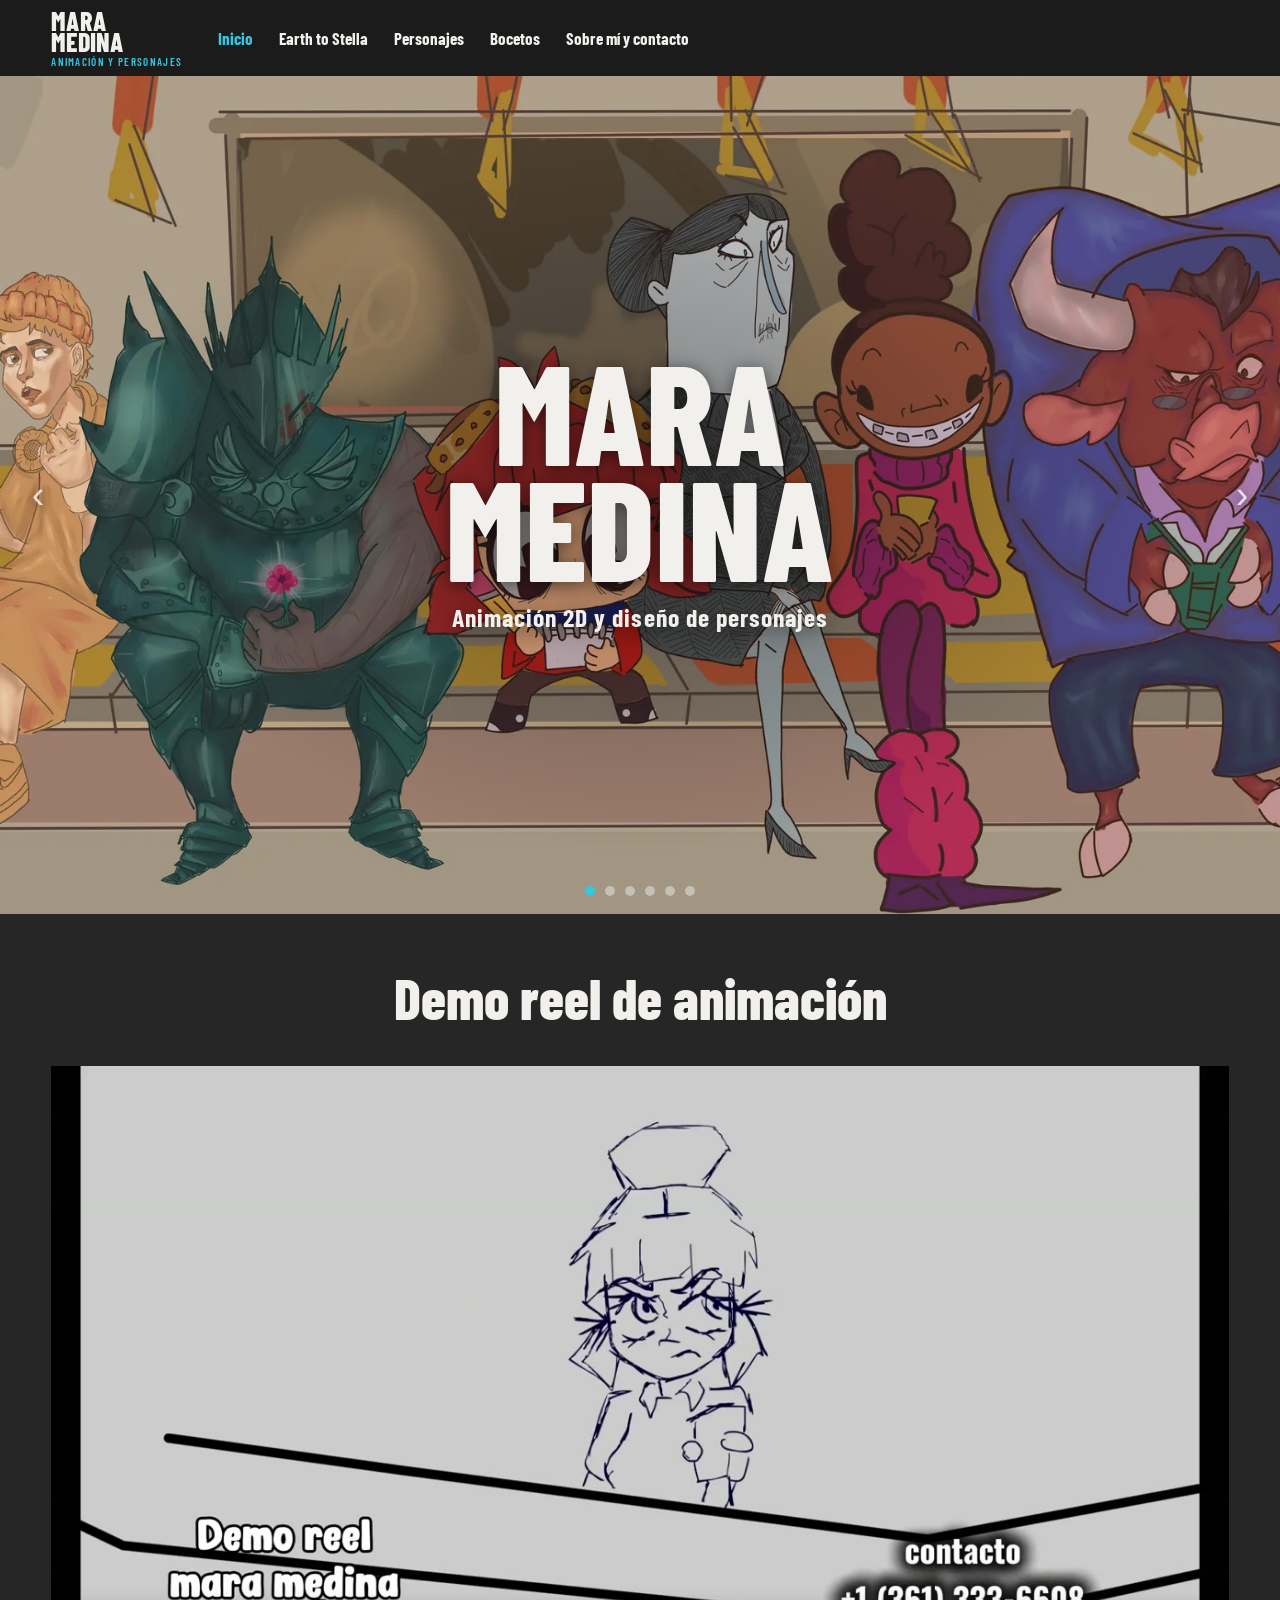
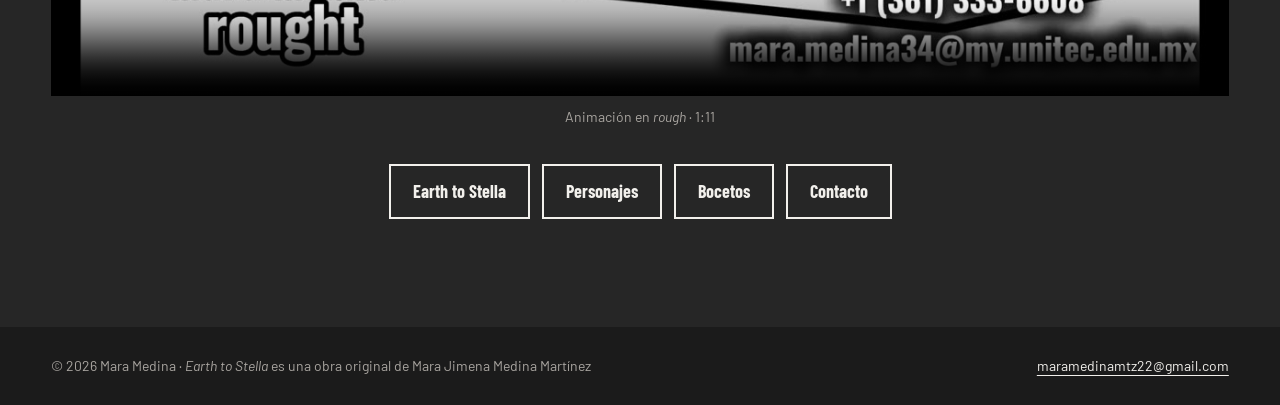
==== commit c90578cb: "Personajes con sus bocetos: sección "Del boceto al color" Siete personajes se muestran junto a su bo" ====
--- a/index.html
+++ b/index.html
@@ -15,7 +15,7 @@
 <link rel="preconnect" href="https://fonts.googleapis.com">
 <link rel="preconnect" href="https://fonts.gstatic.com" crossorigin>
 <link href="https://fonts.googleapis.com/css2?family=Barlow+Condensed:wght@600;700;800&family=Barlow:ital,wght@0,400;0,500;1,400&display=swap" rel="stylesheet">
-<link rel="stylesheet" href="estilos.css?v=20261109e">
+<link rel="stylesheet" href="estilos.css?v=20261110b">
 </head>
 <body>
   <header class="barra">
@@ -84,7 +84,7 @@
     <button type="button" class="visor__cerrar" autofocus>Cerrar ✕</button>
   </dialog>
 
-<script src="galeria.js?v=20261109e"></script>
-<script src="app.js?v=20261109e"></script>
+<script src="galeria.js?v=20261110b"></script>
+<script src="app.js?v=20261110b"></script>
 </body>
 </html>
--- a/estilos.css
+++ b/estilos.css
@@ -71,6 +71,15 @@
 .pieza:hover .pieza__titulo, .pieza:focus-visible .pieza__titulo { opacity: 1; }
 .pieza:focus-visible { outline: 3px solid var(--acento); outline-offset: 2px; }
 
+/* Personaje con su boceto: los dos lados completos sobre papel claro */
+.pareja { all: unset; position: relative; display: grid; grid-template-columns: 1fr 1fr; gap: 2px; aspect-ratio: 8 / 5; background: #1e1e1e; cursor: zoom-in; }
+.pareja__lado { position: relative; display: block; overflow: hidden; background: #e9e6e1; }
+.pareja__lado img { display: block; width: 100%; height: 100%; padding: 12px 12px 44px; box-sizing: border-box; object-fit: contain; transition: transform .5s cubic-bezier(.22, .61, .36, 1); }
+.pareja:hover .pareja__lado img, .pareja:focus-visible .pareja__lado img { transform: scale(1.04); }
+.pareja__etiqueta { position: absolute; top: 10px; left: 10px; padding: 3px 8px; background: rgba(27, 27, 27, .82); color: var(--texto); font-family: var(--f-titulo); font-weight: 700; font-size: 13px; letter-spacing: .06em; text-transform: uppercase; }
+.pareja__titulo { position: absolute; left: 0; right: 0; bottom: 0; padding: 22px 14px 10px; background: linear-gradient(transparent, rgba(0, 0, 0, .75)); color: var(--texto); font-family: var(--f-titulo); font-weight: 700; font-size: 18px; }
+.pareja:focus-visible { outline: 3px solid var(--acento); outline-offset: 2px; }
+
 /* Earth to Stella */
 .proyecto { display: grid; grid-template-columns: minmax(0, 340px) minmax(0, 1fr); gap: clamp(28px, 5vw, 64px); align-items: center; max-width: 1100px; margin: 0 auto; }
 .proyecto__poster { width: 100%; height: auto; display: block; }
@@ -121,6 +130,11 @@
 .ficha__imagen { display: grid; place-items: end center; min-height: 420px; padding: 24px 24px 0; background: var(--color); }
 .ficha__imagen img { max-height: 70vh; width: auto; object-fit: contain; }
 .ficha__imagen--foto { padding: 0; }
+.ficha:has(.ficha__imagen--pareja) { max-width: min(1100px, 94vw); }
+.ficha:has(.ficha__imagen--pareja) .ficha__caja { grid-template-columns: minmax(0, 1.5fr) minmax(0, 1fr); }
+.ficha__imagen--pareja { grid-template-columns: 1fr 1fr; gap: 10px; align-items: end; }
+.ficha__imagen--pareja img { max-width: 100%; max-height: 60vh; }
+.ficha__boceto { align-self: center; background: #fff; padding: 6px; box-shadow: 0 2px 10px rgba(0, 0, 0, .12); }
 .ficha__imagen--foto img { width: 100%; height: 100%; max-height: none; object-fit: cover; }
 .ficha__texto { padding: clamp(24px, 4vw, 44px); display: flex; flex-direction: column; justify-content: center; }
 .ficha__rol { margin: 0; font-family: var(--f-titulo); font-weight: 700; font-size: 14px; letter-spacing: .06em; text-transform: uppercase; color: #6a655f; }
@@ -135,6 +149,8 @@
 .visor::backdrop { background: transparent; }
 .visor__figura { margin: 0; display: grid; justify-items: center; gap: 12px; padding: 56px 72px 24px; }
 .visor__imagen img { display: block; max-width: min(1500px, calc(100vw - 144px)); max-height: calc(100svh - 140px); width: auto; height: auto; }
+.visor__imagen--pareja { display: flex; gap: 12px; align-items: center; justify-content: center; }
+.visor__imagen--pareja img { max-width: calc((100vw - 156px) / 2); background: #e9e6e1; }
 .visor figcaption { display: flex; gap: 16px; font-family: var(--f-titulo); font-weight: 700; font-size: 18px; }
 .visor__contador { color: var(--tenue); }
 .visor__boton, .visor__cerrar { position: absolute; color: var(--texto); background: none; border: 0; cursor: pointer; font-family: var(--f-titulo); font-weight: 700; }
@@ -154,7 +170,7 @@
   .sobre__foto { width: min(100%, 260px); margin: 0 auto; }
   .personajes { grid-template-columns: repeat(2, minmax(0, 1fr)); }
   .personajes--secundarios { grid-template-columns: repeat(3, minmax(0, 1fr)); }
-  .ficha__caja { grid-template-columns: 1fr; }
+  .ficha__caja, .ficha:has(.ficha__imagen--pareja) .ficha__caja { grid-template-columns: 1fr; }
   .ficha__imagen { min-height: 0; height: 46vh; }
   .ficha__imagen img { max-height: 100%; }
 }
@@ -167,6 +183,12 @@
   .pieza__titulo { opacity: 1; font-size: 15px; padding: 18px 10px 8px; }
   .visor__figura { padding: 56px 8px 72px; }
   .visor__imagen img { max-width: calc(100vw - 16px); max-height: calc(100svh - 160px); }
+  .visor__imagen--pareja { flex-direction: column; gap: 8px; }
+  .visor__imagen--pareja img { max-width: calc(100vw - 16px); max-height: calc((100svh - 176px) / 2); }
+  .rejilla--parejas { grid-template-columns: 1fr; }
+  .pareja { aspect-ratio: 4 / 3; }
+  .pareja__lado img { padding: 6px 6px 38px; }
+  .pareja__titulo { font-size: 15px; padding: 18px 10px 8px; }
   .visor__boton { top: auto; bottom: 10px; translate: none; }
 }
 
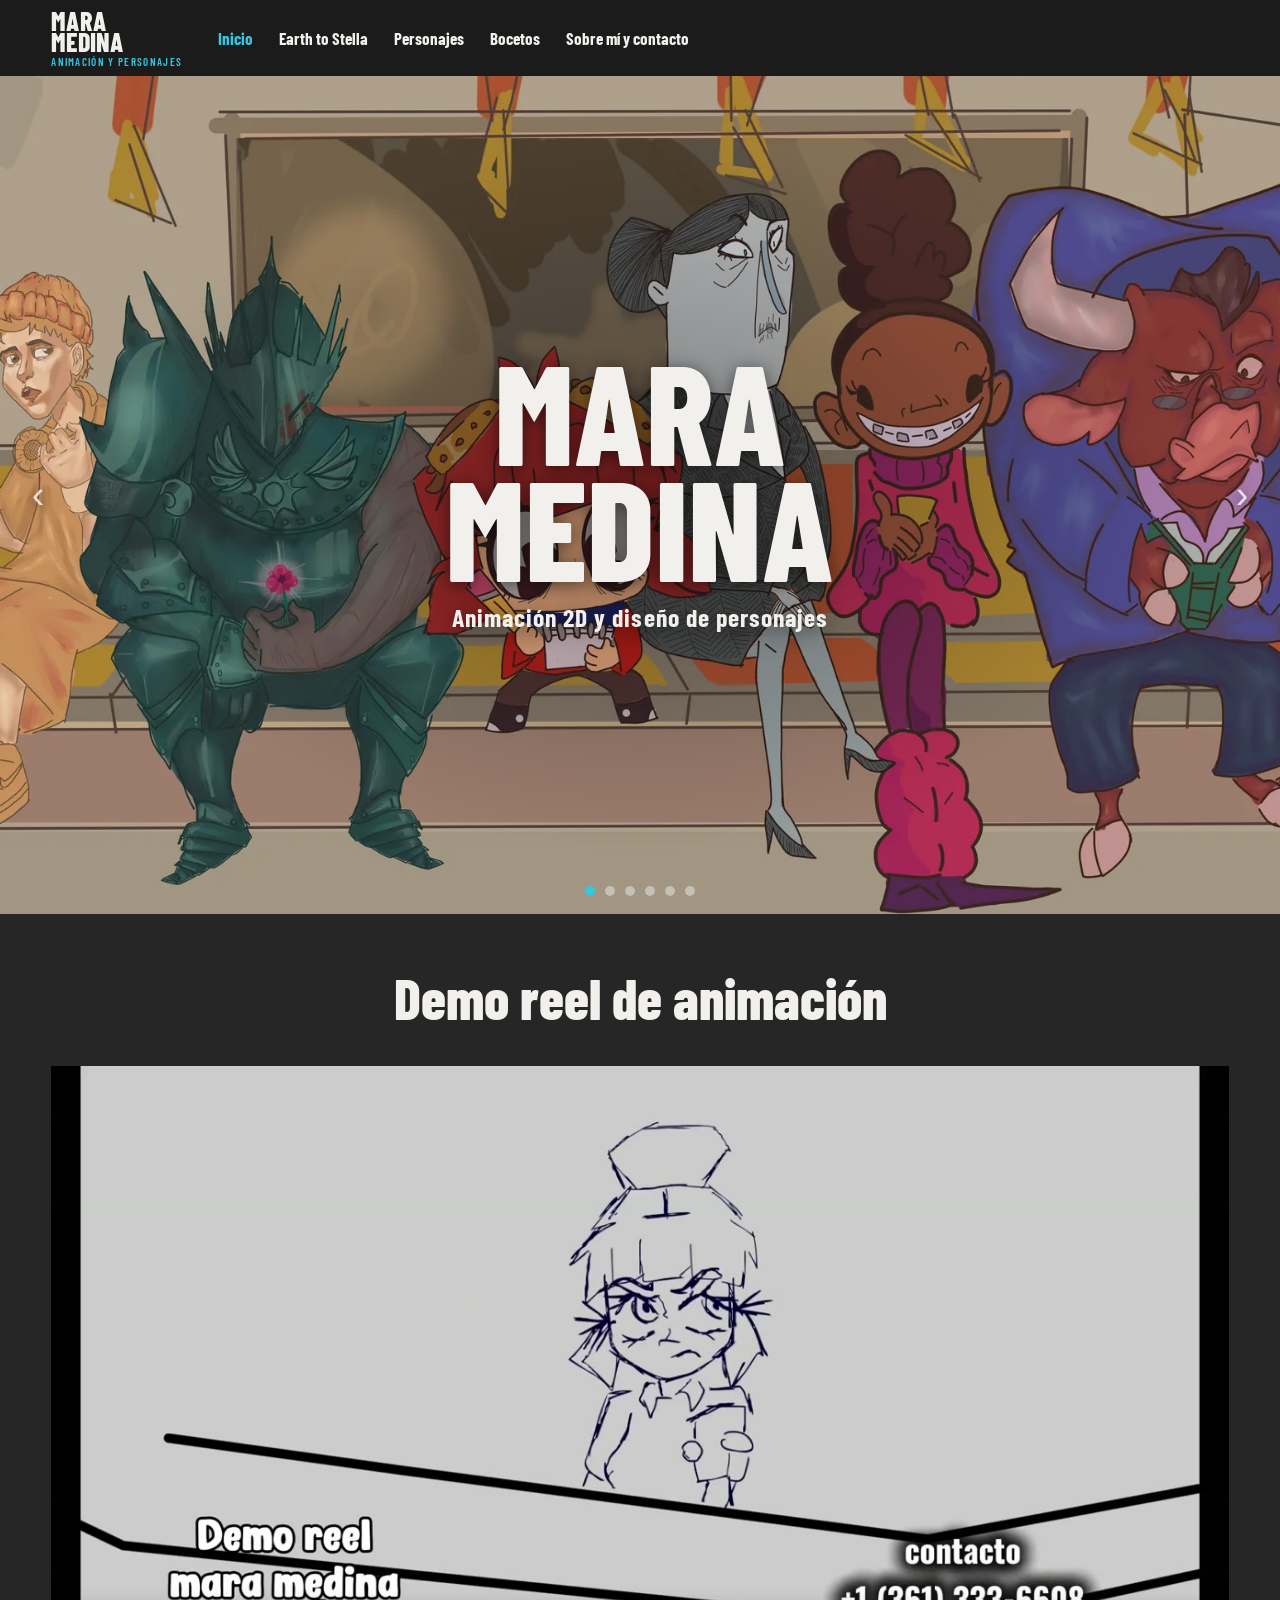
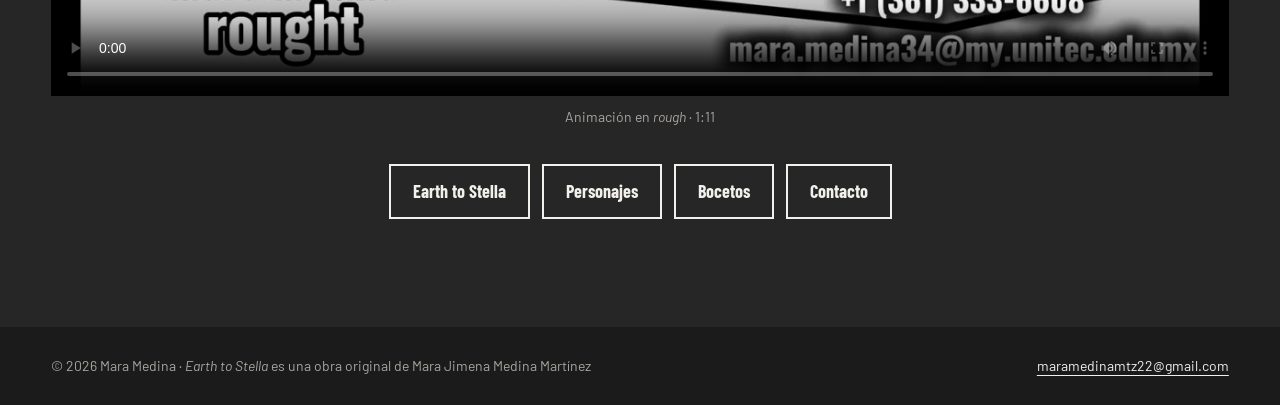
==== commit f4d31279: "Mary Bridge con su imagen a color correcta y Carter con sus tres versiones Co-Authored-By: Claude Op" ====
--- a/index.html
+++ b/index.html
@@ -15,7 +15,7 @@
 <link rel="preconnect" href="https://fonts.googleapis.com">
 <link rel="preconnect" href="https://fonts.gstatic.com" crossorigin>
 <link href="https://fonts.googleapis.com/css2?family=Barlow+Condensed:wght@600;700;800&family=Barlow:ital,wght@0,400;0,500;1,400&display=swap" rel="stylesheet">
-<link rel="stylesheet" href="estilos.css?v=20261110b">
+<link rel="stylesheet" href="estilos.css?v=20261110d">
 </head>
 <body>
   <header class="barra">
@@ -84,7 +84,7 @@
     <button type="button" class="visor__cerrar" autofocus>Cerrar ✕</button>
   </dialog>
 
-<script src="galeria.js?v=20261110b"></script>
-<script src="app.js?v=20261110b"></script>
+<script src="galeria.js?v=20261110d"></script>
+<script src="app.js?v=20261110d"></script>
 </body>
 </html>
--- a/estilos.css
+++ b/estilos.css
@@ -132,7 +132,9 @@
 .ficha__imagen--foto { padding: 0; }
 .ficha:has(.ficha__imagen--pareja) { max-width: min(1100px, 94vw); }
 .ficha:has(.ficha__imagen--pareja) .ficha__caja { grid-template-columns: minmax(0, 1.5fr) minmax(0, 1fr); }
-.ficha__imagen--pareja { grid-template-columns: 1fr 1fr; gap: 10px; align-items: end; }
+.ficha:has(.ficha__imagen--tres) { max-width: min(1280px, 96vw); }
+.ficha:has(.ficha__imagen--tres) .ficha__caja { grid-template-columns: minmax(0, 2.2fr) minmax(0, 1fr); }
+.ficha__imagen--pareja { grid-template-columns: repeat(var(--n, 2), minmax(0, 1fr)); gap: 10px; align-items: end; }
 .ficha__imagen--pareja img { max-width: 100%; max-height: 60vh; }
 .ficha__boceto { align-self: center; background: #fff; padding: 6px; box-shadow: 0 2px 10px rgba(0, 0, 0, .12); }
 .ficha__imagen--foto img { width: 100%; height: 100%; max-height: none; object-fit: cover; }
@@ -170,7 +172,7 @@
   .sobre__foto { width: min(100%, 260px); margin: 0 auto; }
   .personajes { grid-template-columns: repeat(2, minmax(0, 1fr)); }
   .personajes--secundarios { grid-template-columns: repeat(3, minmax(0, 1fr)); }
-  .ficha__caja, .ficha:has(.ficha__imagen--pareja) .ficha__caja { grid-template-columns: 1fr; }
+  .ficha__caja, .ficha:has(.ficha__imagen--pareja) .ficha__caja, .ficha:has(.ficha__imagen--tres) .ficha__caja { grid-template-columns: 1fr; }
   .ficha__imagen { min-height: 0; height: 46vh; }
   .ficha__imagen img { max-height: 100%; }
 }
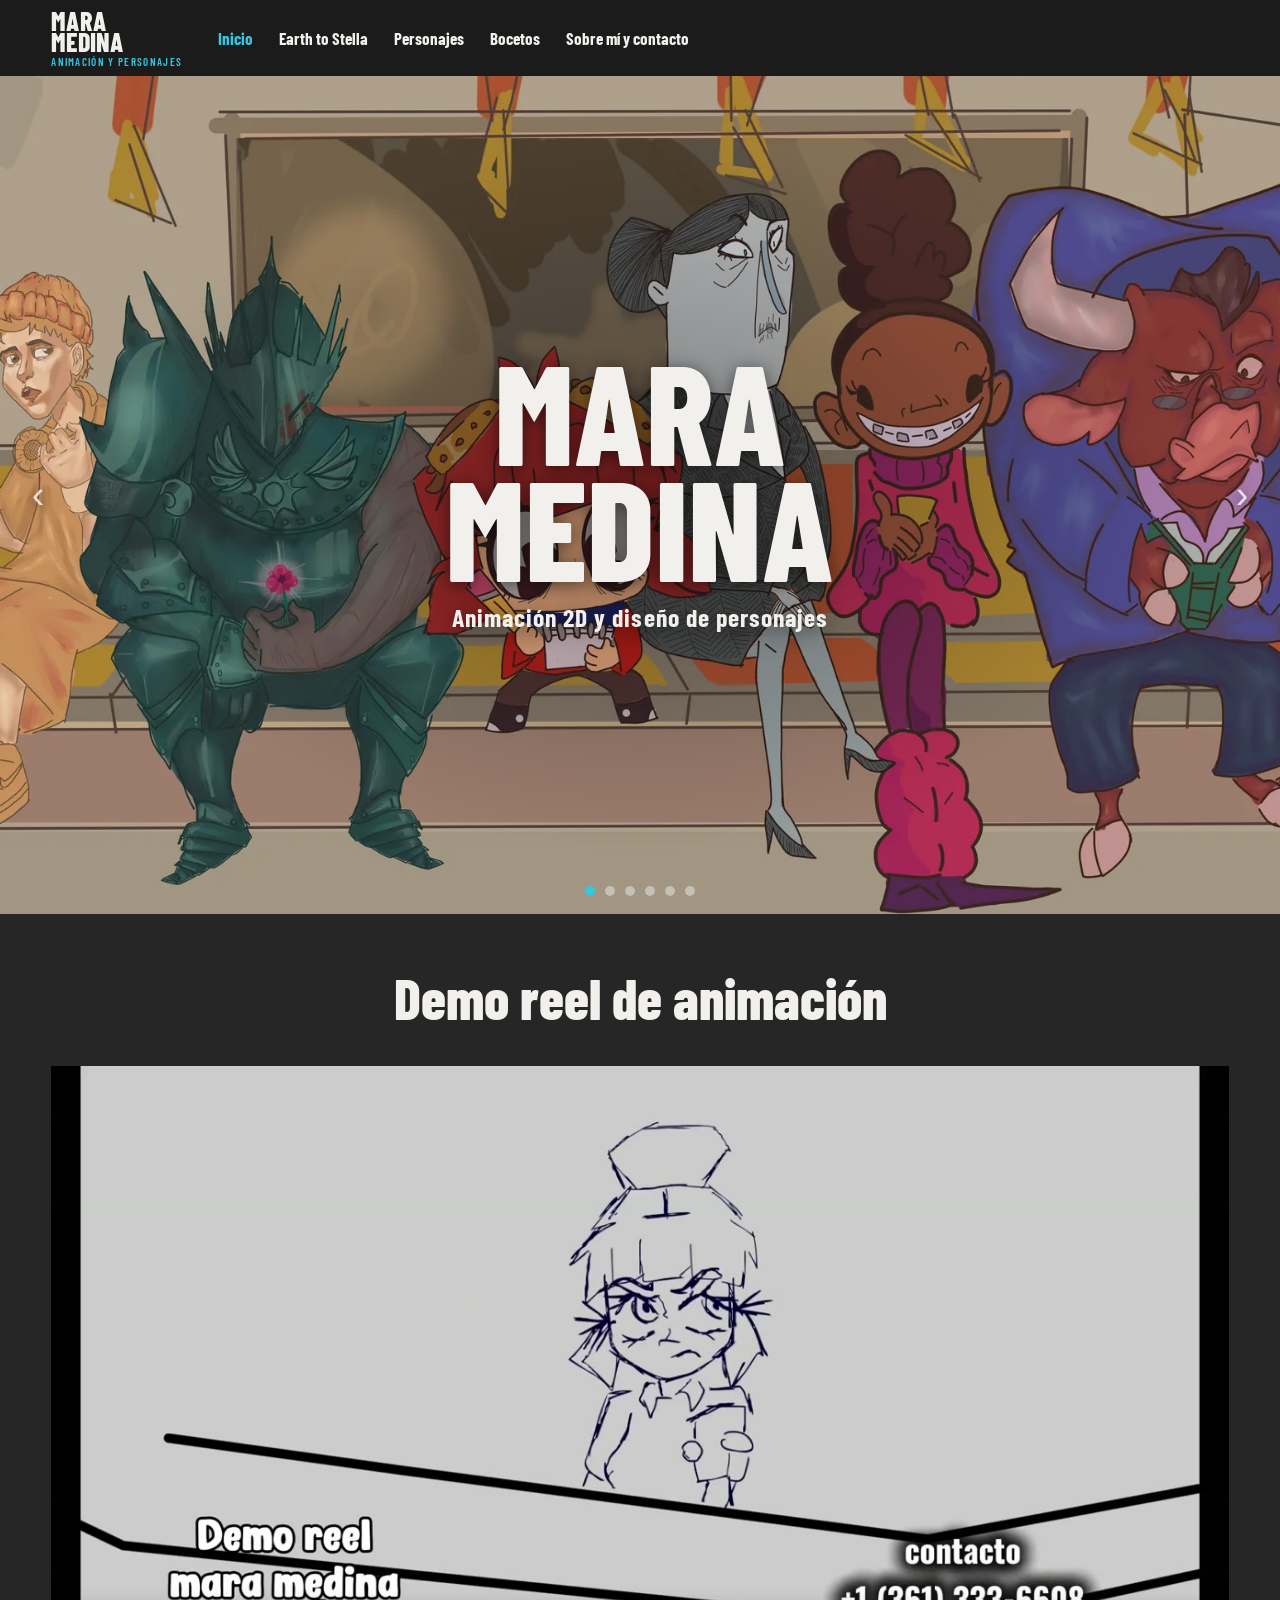
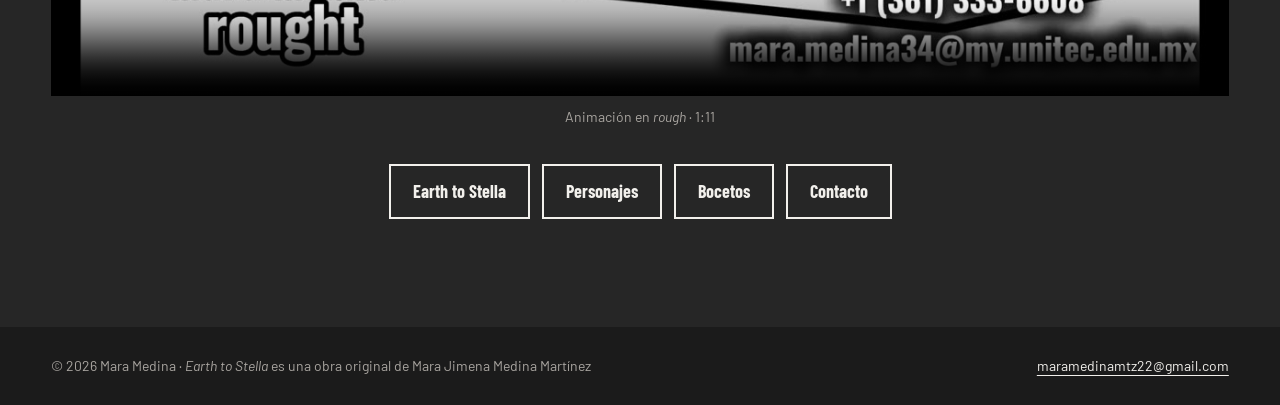
==== commit b9e991f5: "Vista de celular sin imágenes recortadas Portada con la ilustración completa, miniaturas en su propo" ====
--- a/index.html
+++ b/index.html
@@ -15,7 +15,7 @@
 <link rel="preconnect" href="https://fonts.googleapis.com">
 <link rel="preconnect" href="https://fonts.gstatic.com" crossorigin>
 <link href="https://fonts.googleapis.com/css2?family=Barlow+Condensed:wght@600;700;800&family=Barlow:ital,wght@0,400;0,500;1,400&display=swap" rel="stylesheet">
-<link rel="stylesheet" href="estilos.css?v=20261110d">
+<link rel="stylesheet" href="estilos.css?v=20261110f">
 </head>
 <body>
   <header class="barra">
@@ -84,7 +84,7 @@
     <button type="button" class="visor__cerrar" autofocus>Cerrar ✕</button>
   </dialog>
 
-<script src="galeria.js?v=20261110d"></script>
-<script src="app.js?v=20261110d"></script>
+<script src="galeria.js?v=20261110f"></script>
+<script src="app.js?v=20261110f"></script>
 </body>
 </html>
--- a/estilos.css
+++ b/estilos.css
@@ -72,13 +72,15 @@
 .pieza:focus-visible { outline: 3px solid var(--acento); outline-offset: 2px; }
 
 /* Personaje con su boceto: los dos lados completos sobre papel claro */
-.pareja { all: unset; position: relative; display: grid; grid-template-columns: 1fr 1fr; gap: 2px; aspect-ratio: 8 / 5; background: #1e1e1e; cursor: zoom-in; }
+.pareja { all: unset; position: relative; display: grid; grid-template-columns: repeat(var(--n, 2), minmax(0, 1fr)); gap: 2px; aspect-ratio: 8 / 5; background: #1e1e1e; cursor: zoom-in; }
 .pareja__lado { position: relative; display: block; overflow: hidden; background: #e9e6e1; }
 .pareja__lado img { display: block; width: 100%; height: 100%; padding: 12px 12px 44px; box-sizing: border-box; object-fit: contain; transition: transform .5s cubic-bezier(.22, .61, .36, 1); }
 .pareja:hover .pareja__lado img, .pareja:focus-visible .pareja__lado img { transform: scale(1.04); }
 .pareja__etiqueta { position: absolute; top: 10px; left: 10px; padding: 3px 8px; background: rgba(27, 27, 27, .82); color: var(--texto); font-family: var(--f-titulo); font-weight: 700; font-size: 13px; letter-spacing: .06em; text-transform: uppercase; }
 .pareja__titulo { position: absolute; left: 0; right: 0; bottom: 0; padding: 22px 14px 10px; background: linear-gradient(transparent, rgba(0, 0, 0, .75)); color: var(--texto); font-family: var(--f-titulo); font-weight: 700; font-size: 18px; }
 .pareja:focus-visible { outline: 3px solid var(--acento); outline-offset: 2px; }
+.pareja--tres { grid-column: span 2; aspect-ratio: 16 / 5; }
+.rejilla--parejas { grid-auto-flow: dense; }
 
 /* Earth to Stella */
 .proyecto { display: grid; grid-template-columns: minmax(0, 340px) minmax(0, 1fr); gap: clamp(28px, 5vw, 64px); align-items: center; max-width: 1100px; margin: 0 auto; }
@@ -93,10 +95,11 @@
 .personajes { display: grid; grid-template-columns: repeat(3, minmax(0, 1fr)); gap: 14px; max-width: 1100px; margin: 0 auto; }
 .personajes--secundarios { grid-template-columns: repeat(3, minmax(0, 260px)); justify-content: center; }
 .personaje { all: unset; display: flex; flex-direction: column; cursor: pointer; }
-.personaje__marco { display: grid; place-items: end center; aspect-ratio: 4 / 5; overflow: hidden; background: var(--color); }
-.personaje__marco img { height: 92%; width: auto; max-width: 92%; object-fit: contain; transition: transform .4s cubic-bezier(.22, .61, .36, 1); transform-origin: bottom center; }
-.personaje--foto .personaje__marco img { height: 100%; width: 100%; max-width: none; object-fit: cover; }
-.personaje--boceto .personaje__marco { place-items: center; aspect-ratio: 3 / 5; }
+.personaje__marco { position: relative; display: block; aspect-ratio: 4 / 5; overflow: hidden; background: var(--color); }
+.personaje__marco img { position: absolute; left: 4%; top: 5%; width: 92%; height: 95%; object-fit: contain; object-position: bottom center; transition: transform .4s cubic-bezier(.22, .61, .36, 1); transform-origin: bottom center; }
+.personaje--foto .personaje__marco img { inset: 0; width: 100%; height: 100%; object-fit: contain; object-position: center; }
+.personaje--boceto .personaje__marco { aspect-ratio: 3 / 5; }
+.personaje--boceto .personaje__marco img { top: 4%; height: 92%; object-position: center; }
 .personaje:hover .personaje__marco img, .personaje:focus-visible .personaje__marco img { transform: scale(1.05) translateY(-4px); }
 .personaje--foto:hover .personaje__marco img { transform: scale(1.03); }
 .personaje:focus-visible { outline: 3px solid var(--acento); outline-offset: 2px; }
@@ -137,7 +140,7 @@
 .ficha__imagen--pareja { grid-template-columns: repeat(var(--n, 2), minmax(0, 1fr)); gap: 10px; align-items: end; }
 .ficha__imagen--pareja img { max-width: 100%; max-height: 60vh; }
 .ficha__boceto { align-self: center; background: #fff; padding: 6px; box-shadow: 0 2px 10px rgba(0, 0, 0, .12); }
-.ficha__imagen--foto img { width: 100%; height: 100%; max-height: none; object-fit: cover; }
+.ficha__imagen--foto img { width: 100%; height: 100%; max-height: none; object-fit: contain; }
 .ficha__texto { padding: clamp(24px, 4vw, 44px); display: flex; flex-direction: column; justify-content: center; }
 .ficha__rol { margin: 0; font-family: var(--f-titulo); font-weight: 700; font-size: 14px; letter-spacing: .06em; text-transform: uppercase; color: #6a655f; }
 .ficha h3 { margin: 4px 0 0; font-family: var(--f-titulo); font-weight: 800; font-size: clamp(32px, 3.6vw, 48px); line-height: .95; }
@@ -152,7 +155,7 @@
 .visor__figura { margin: 0; display: grid; justify-items: center; gap: 12px; padding: 56px 72px 24px; }
 .visor__imagen img { display: block; max-width: min(1500px, calc(100vw - 144px)); max-height: calc(100svh - 140px); width: auto; height: auto; }
 .visor__imagen--pareja { display: flex; gap: 12px; align-items: center; justify-content: center; }
-.visor__imagen--pareja img { max-width: calc((100vw - 156px) / 2); background: #e9e6e1; }
+.visor__imagen--pareja img { max-width: calc((100vw - 144px - 12px * (var(--n, 2) - 1)) / var(--n, 2)); background: #e9e6e1; }
 .visor figcaption { display: flex; gap: 16px; font-family: var(--f-titulo); font-weight: 700; font-size: 18px; }
 .visor__contador { color: var(--tenue); }
 .visor__boton, .visor__cerrar { position: absolute; color: var(--texto); background: none; border: 0; cursor: pointer; font-family: var(--f-titulo); font-weight: 700; }
@@ -174,21 +177,34 @@
   .personajes--secundarios { grid-template-columns: repeat(3, minmax(0, 1fr)); }
   .ficha__caja, .ficha:has(.ficha__imagen--pareja) .ficha__caja, .ficha:has(.ficha__imagen--tres) .ficha__caja { grid-template-columns: 1fr; }
   .ficha__imagen { min-height: 0; height: 46vh; }
-  .ficha__imagen img { max-height: 100%; }
+  .ficha__imagen img { max-width: 100%; max-height: calc(46vh - 24px); }
+  .ficha__imagen--foto img { max-height: 46vh; }
 }
 @media (max-width: 640px) {
   .barra { flex-direction: column; align-items: flex-start; gap: 6px; padding-bottom: 4px; }
   .barra nav { width: 100%; }
   .menu { width: 100%; gap: 20px; }
-  .portada { height: 72svh; }
+  .portada { height: auto; min-height: 0; padding-top: 75vw; }
+  .portada__slide { bottom: auto; height: 75vw; }
+  .portada__slide img { object-fit: contain; }
+  .portada::after { bottom: auto; height: 75vw; background: none; }
+  .portada__nombre { position: static; padding: 22px 16px 26px; text-shadow: none; }
+  .portada__nombre h1 { font-size: 56px; }
+  .portada__flecha { top: 37.5vw; }
+  .portada__puntos { top: calc(75vw - 22px); bottom: auto; }
+  .portada + .pagina { padding-top: 28px; }
+  .pieza, .rejilla--vertical .pieza { aspect-ratio: auto; align-self: start; }
+  .pieza img { height: auto; object-fit: contain; }
+  .rejilla:not(.rejilla--tres):not(.rejilla--cuatro) { grid-template-columns: 1fr; }
   .rejilla { gap: 8px; }
   .pieza__titulo { opacity: 1; font-size: 15px; padding: 18px 10px 8px; }
   .visor__figura { padding: 56px 8px 72px; }
   .visor__imagen img { max-width: calc(100vw - 16px); max-height: calc(100svh - 160px); }
   .visor__imagen--pareja { flex-direction: column; gap: 8px; }
-  .visor__imagen--pareja img { max-width: calc(100vw - 16px); max-height: calc((100svh - 176px) / 2); }
+  .visor__imagen--pareja img { max-width: calc(100vw - 16px); max-height: calc((100svh - 160px - 8px * var(--n, 2)) / var(--n, 2)); }
   .rejilla--parejas { grid-template-columns: 1fr; }
   .pareja { aspect-ratio: 4 / 3; }
+  .pareja--tres { grid-column: auto; aspect-ratio: 3 / 2; }
   .pareja__lado img { padding: 6px 6px 38px; }
   .pareja__titulo { font-size: 15px; padding: 18px 10px 8px; }
   .visor__boton { top: auto; bottom: 10px; translate: none; }
